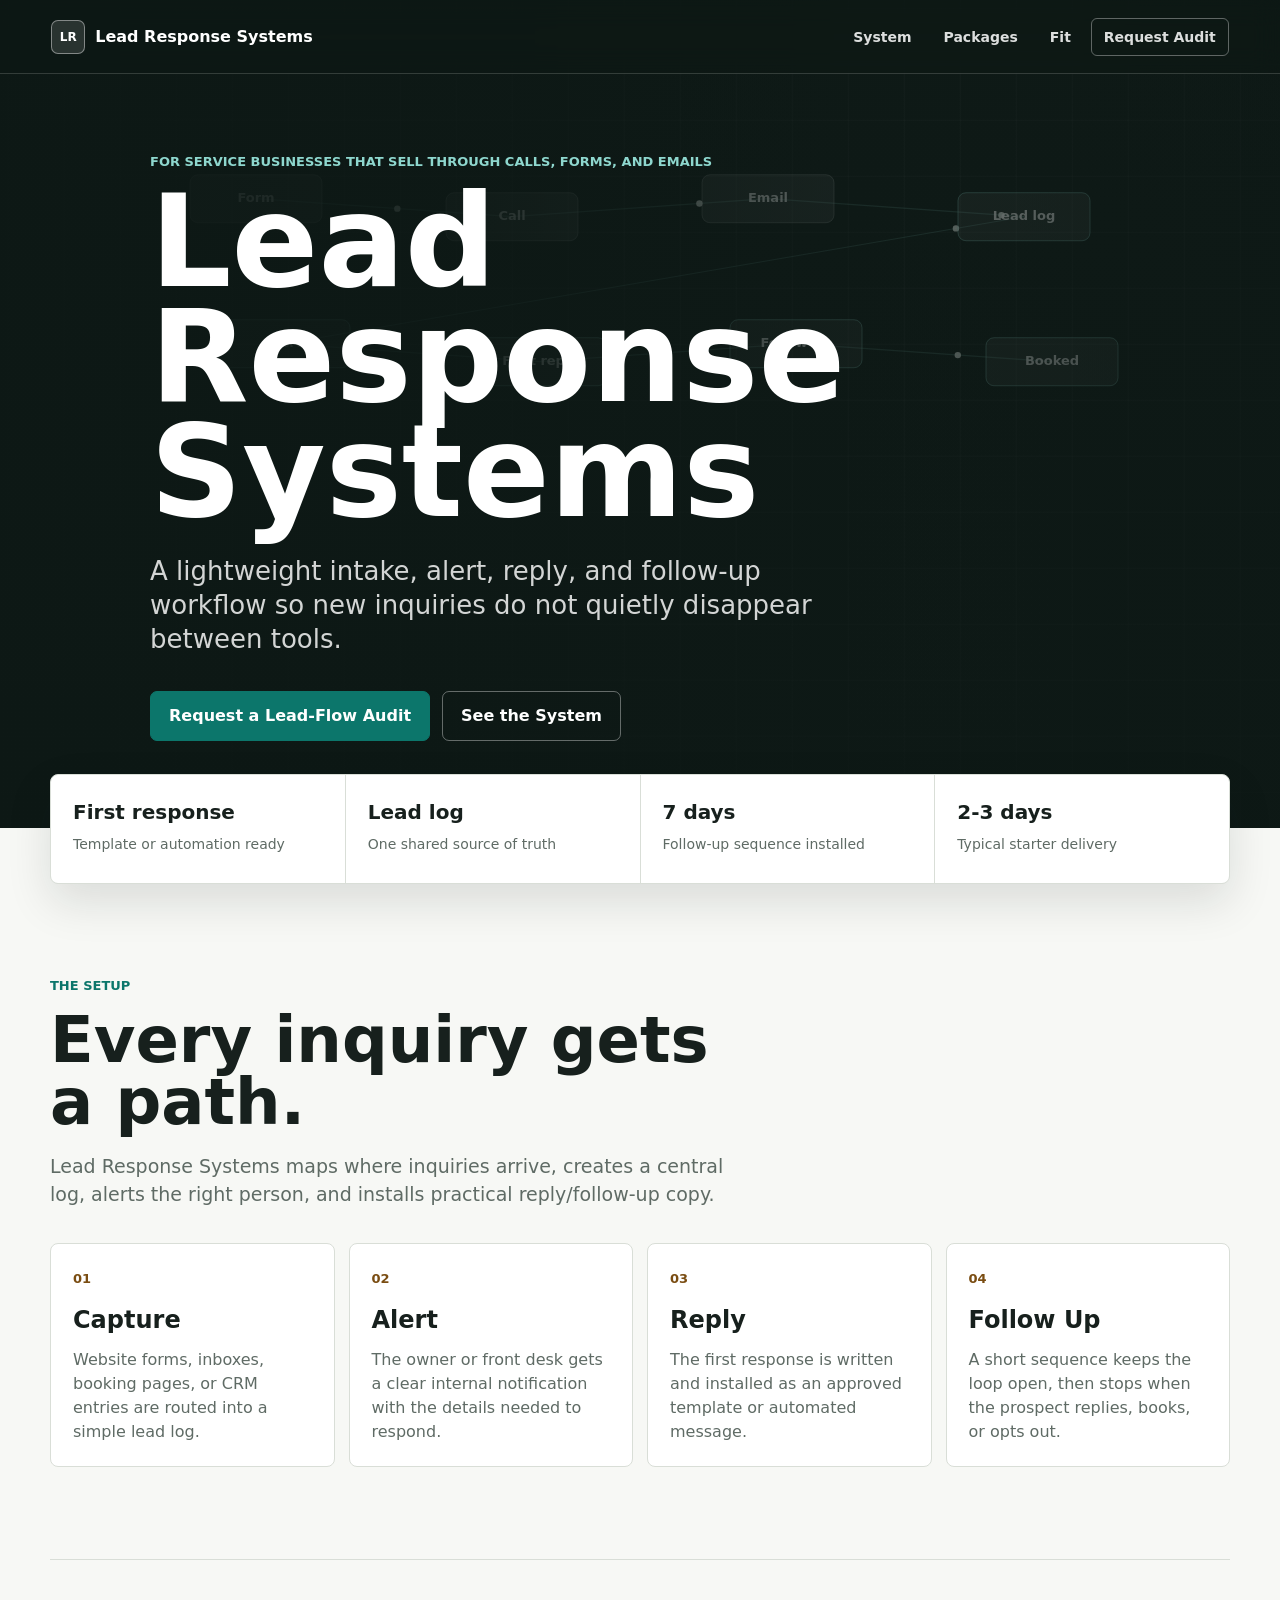
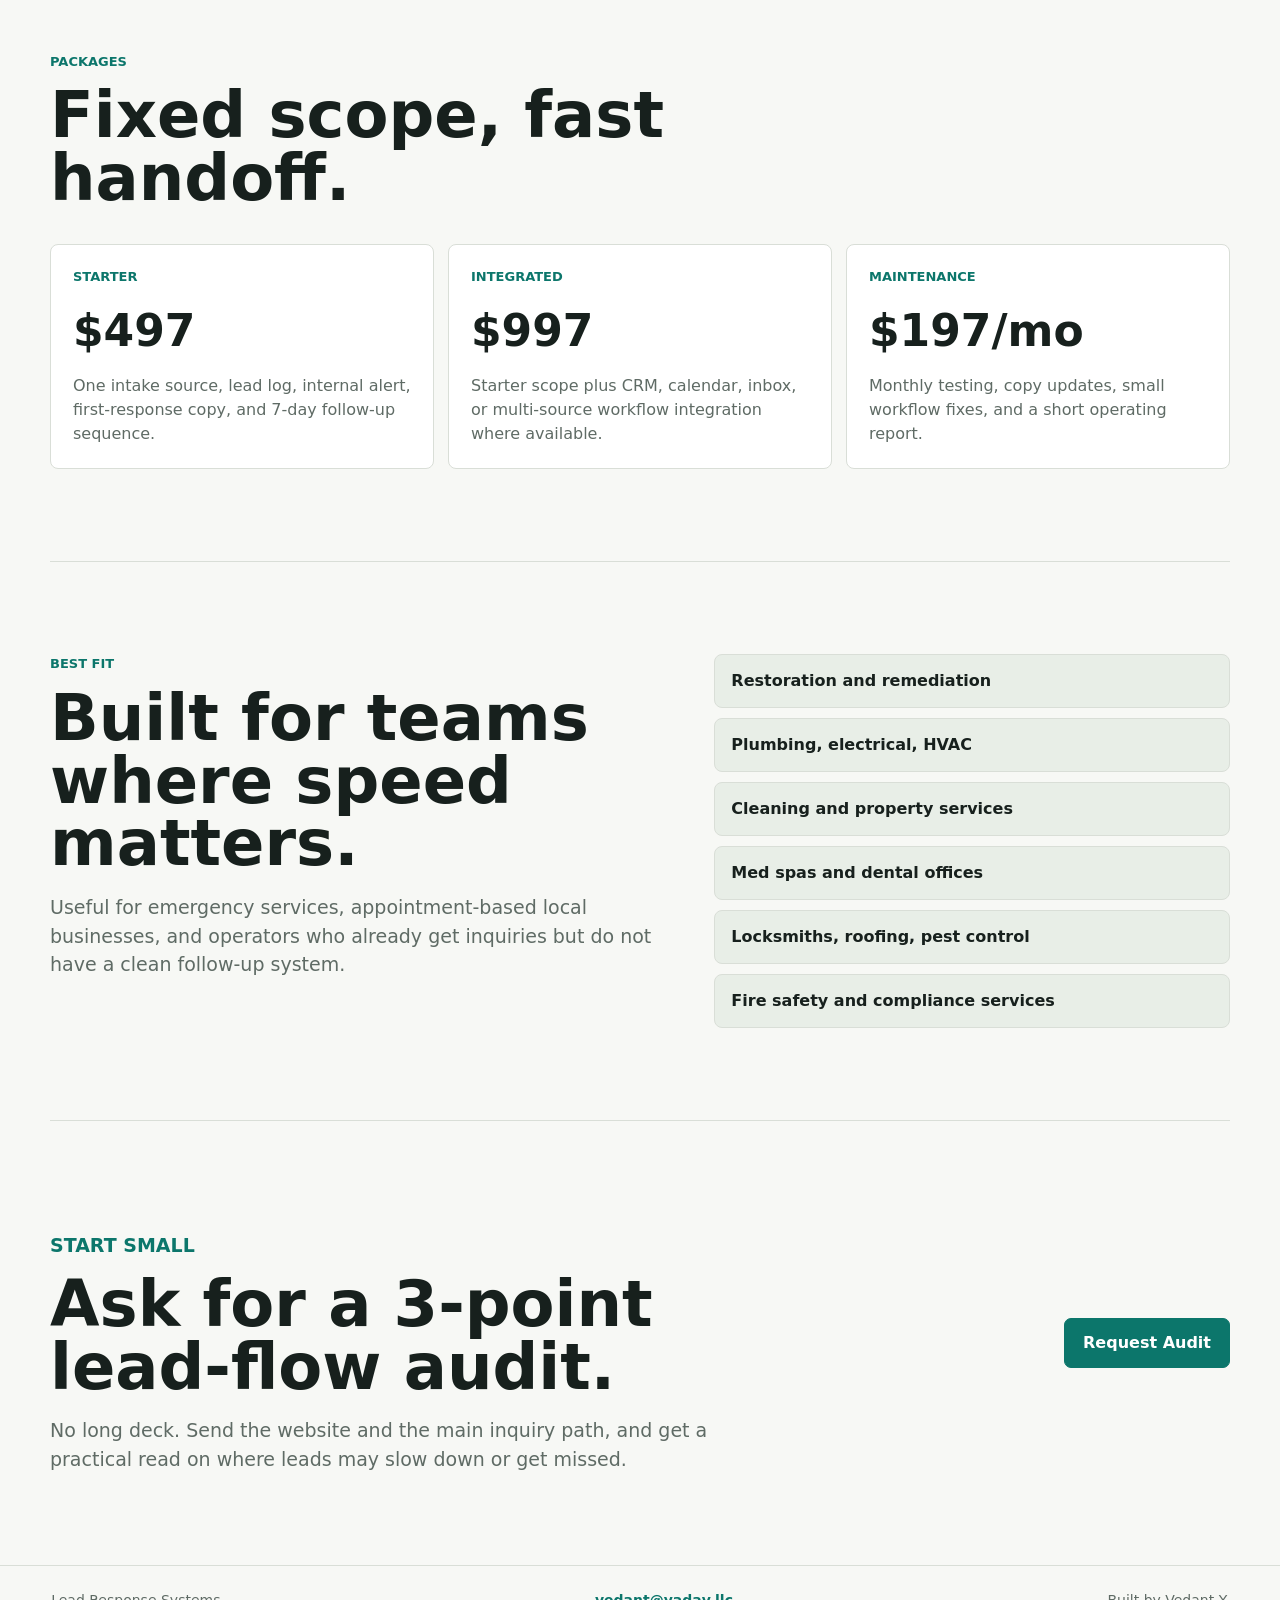
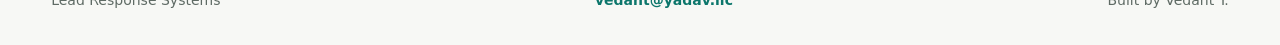
==== index.html @ 71ce44d3 "initial public site" ====
<!doctype html>
<html lang="en">
  <head>
    <meta charset="utf-8">
    <meta name="viewport" content="width=device-width, initial-scale=1">
    <title>Lead Response Systems</title>
    <meta name="description" content="Lead Response Systems installs lightweight lead intake, response, and follow-up workflows for service businesses.">
    <link rel="stylesheet" href="./styles.css">
  </head>
  <body>
    <header class="site-header">
      <a class="brand" href="#top" aria-label="Lead Response Systems home">
        <span class="brand-mark" aria-hidden="true">LR</span>
        <span>Lead Response Systems</span>
      </a>
      <nav aria-label="Main navigation">
        <a href="#system">System</a>
        <a href="#packages">Packages</a>
        <a href="#fit">Fit</a>
        <a class="nav-action" href="mailto:vedant@yadav.llc?subject=Lead%20response%20audit">Request Audit</a>
      </nav>
    </header>

    <main id="top">
      <section class="hero" aria-label="Lead response workflow">
        <canvas id="flowCanvas" aria-hidden="true"></canvas>
        <div class="hero-shade" aria-hidden="true"></div>
        <div class="hero-content">
          <p class="eyebrow">For service businesses that sell through calls, forms, and emails</p>
          <h1>Lead Response Systems</h1>
          <p class="hero-copy">A lightweight intake, alert, reply, and follow-up workflow so new inquiries do not quietly disappear between tools.</p>
          <div class="hero-actions">
            <a class="button primary" href="mailto:vedant@yadav.llc?subject=Lead%20response%20audit">Request a Lead-Flow Audit</a>
            <a class="button secondary" href="#system">See the System</a>
          </div>
        </div>
      </section>

      <section class="signal-strip" aria-label="Service metrics">
        <div>
          <strong>First response</strong>
          <span>Template or automation ready</span>
        </div>
        <div>
          <strong>Lead log</strong>
          <span>One shared source of truth</span>
        </div>
        <div>
          <strong>7 days</strong>
          <span>Follow-up sequence installed</span>
        </div>
        <div>
          <strong>2-3 days</strong>
          <span>Typical starter delivery</span>
        </div>
      </section>

      <section id="system" class="section system-section">
        <div class="section-copy">
          <p class="eyebrow">The setup</p>
          <h2>Every inquiry gets a path.</h2>
          <p>Lead Response Systems maps where inquiries arrive, creates a central log, alerts the right person, and installs practical reply/follow-up copy.</p>
        </div>
        <div class="workflow" aria-label="Workflow steps">
          <article>
            <span>01</span>
            <h3>Capture</h3>
            <p>Website forms, inboxes, booking pages, or CRM entries are routed into a simple lead log.</p>
          </article>
          <article>
            <span>02</span>
            <h3>Alert</h3>
            <p>The owner or front desk gets a clear internal notification with the details needed to respond.</p>
          </article>
          <article>
            <span>03</span>
            <h3>Reply</h3>
            <p>The first response is written and installed as an approved template or automated message.</p>
          </article>
          <article>
            <span>04</span>
            <h3>Follow Up</h3>
            <p>A short sequence keeps the loop open, then stops when the prospect replies, books, or opts out.</p>
          </article>
        </div>
      </section>

      <section id="packages" class="section packages-section">
        <div class="section-copy">
          <p class="eyebrow">Packages</p>
          <h2>Fixed scope, fast handoff.</h2>
        </div>
        <div class="packages">
          <article>
            <p class="package-label">Starter</p>
            <h3>$497</h3>
            <p>One intake source, lead log, internal alert, first-response copy, and 7-day follow-up sequence.</p>
          </article>
          <article>
            <p class="package-label">Integrated</p>
            <h3>$997</h3>
            <p>Starter scope plus CRM, calendar, inbox, or multi-source workflow integration where available.</p>
          </article>
          <article>
            <p class="package-label">Maintenance</p>
            <h3>$197/mo</h3>
            <p>Monthly testing, copy updates, small workflow fixes, and a short operating report.</p>
          </article>
        </div>
      </section>

      <section id="fit" class="section fit-section">
        <div class="section-copy">
          <p class="eyebrow">Best fit</p>
          <h2>Built for teams where speed matters.</h2>
          <p>Useful for emergency services, appointment-based local businesses, and operators who already get inquiries but do not have a clean follow-up system.</p>
        </div>
        <ul class="fit-list">
          <li>Restoration and remediation</li>
          <li>Plumbing, electrical, HVAC</li>
          <li>Cleaning and property services</li>
          <li>Med spas and dental offices</li>
          <li>Locksmiths, roofing, pest control</li>
          <li>Fire safety and compliance services</li>
        </ul>
      </section>

      <section class="section audit-section">
        <div>
          <p class="eyebrow">Start small</p>
          <h2>Ask for a 3-point lead-flow audit.</h2>
          <p>No long deck. Send the website and the main inquiry path, and get a practical read on where leads may slow down or get missed.</p>
        </div>
        <a class="button primary" href="mailto:vedant@yadav.llc?subject=Lead%20response%20audit">Request Audit</a>
      </section>
    </main>

    <footer>
      <span>Lead Response Systems</span>
      <a href="mailto:vedant@yadav.llc">vedant@yadav.llc</a>
      <span>Built by Vedant Y.</span>
    </footer>

    <script src="./site.js"></script>
  </body>
</html>
---- styles.css ----
:root {
  color-scheme: light;
  --ink: #17201d;
  --muted: #5f6b65;
  --paper: #f7f8f5;
  --panel: #ffffff;
  --line: #d9ded7;
  --field: #e8eee7;
  --accent: #0c766b;
  --accent-2: #7a4d12;
  --accent-3: #284f73;
  --white: #ffffff;
}

* {
  box-sizing: border-box;
}

html {
  scroll-behavior: smooth;
}

body {
  margin: 0;
  background: var(--paper);
  color: var(--ink);
  font-family: Inter, ui-sans-serif, system-ui, -apple-system, BlinkMacSystemFont, "Segoe UI", sans-serif;
  line-height: 1.5;
}

a {
  color: inherit;
}

.site-header {
  position: fixed;
  z-index: 10;
  top: 0;
  left: 0;
  right: 0;
  display: flex;
  align-items: center;
  justify-content: space-between;
  gap: 18px;
  padding: 18px clamp(18px, 4vw, 54px);
  color: var(--white);
}

.site-header::after {
  content: "";
  position: absolute;
  inset: 0;
  z-index: -1;
  background: rgba(13, 24, 21, 0.55);
  backdrop-filter: blur(14px);
  border-bottom: 1px solid rgba(255, 255, 255, 0.16);
}

.brand,
nav,
.hero-actions,
footer {
  display: flex;
  align-items: center;
}

.brand {
  gap: 10px;
  text-decoration: none;
  font-weight: 850;
  letter-spacing: 0;
  white-space: nowrap;
}

.brand-mark {
  display: inline-flex;
  align-items: center;
  justify-content: center;
  width: 34px;
  height: 34px;
  border: 1px solid rgba(255, 255, 255, 0.42);
  border-radius: 7px;
  background: rgba(255, 255, 255, 0.12);
  font-size: 12px;
  font-weight: 900;
}

nav {
  gap: 8px;
  font-size: 14px;
  font-weight: 750;
}

nav a {
  min-height: 38px;
  display: inline-flex;
  align-items: center;
  border-radius: 6px;
  padding: 0 12px;
  text-decoration: none;
  color: rgba(255, 255, 255, 0.86);
}

nav a:hover {
  background: rgba(255, 255, 255, 0.12);
  color: var(--white);
}

.nav-action {
  border: 1px solid rgba(255, 255, 255, 0.34);
}

.hero {
  position: relative;
  min-height: 92vh;
  display: flex;
  align-items: center;
  overflow: hidden;
  background: #101b18;
  color: var(--white);
}

#flowCanvas,
.hero-shade {
  position: absolute;
  inset: 0;
  width: 100%;
  height: 100%;
}

.hero-shade {
  background:
    linear-gradient(90deg, rgba(13, 24, 21, 0.94) 0%, rgba(13, 24, 21, 0.82) 38%, rgba(13, 24, 21, 0.42) 72%, rgba(13, 24, 21, 0.62) 100%),
    linear-gradient(180deg, rgba(13, 24, 21, 0.2) 0%, rgba(13, 24, 21, 0.72) 100%);
}

.hero-content {
  position: relative;
  z-index: 1;
  width: min(980px, calc(100% - 36px));
  margin: 0 auto;
  padding-top: 64px;
}

.eyebrow {
  margin: 0 0 13px;
  color: #8ed7ce;
  font-size: 13px;
  font-weight: 850;
  letter-spacing: 0;
  text-transform: uppercase;
}

h1,
h2,
h3,
p {
  margin: 0;
}

h1 {
  max-width: 880px;
  font-size: clamp(58px, 10vw, 132px);
  line-height: 0.9;
  letter-spacing: 0;
}

.hero-copy {
  max-width: 690px;
  margin-top: 24px;
  color: rgba(255, 255, 255, 0.82);
  font-size: clamp(19px, 2.2vw, 26px);
  line-height: 1.32;
}

.hero-actions {
  flex-wrap: wrap;
  gap: 12px;
  margin-top: 34px;
}

.button {
  min-height: 50px;
  display: inline-flex;
  align-items: center;
  justify-content: center;
  border-radius: 7px;
  padding: 0 18px;
  text-decoration: none;
  font-weight: 850;
}

.button.primary {
  border: 1px solid var(--accent);
  background: var(--accent);
  color: var(--white);
}

.button.secondary {
  border: 1px solid rgba(255, 255, 255, 0.36);
  color: var(--white);
}

.signal-strip {
  width: min(1180px, calc(100% - 36px));
  display: grid;
  grid-template-columns: repeat(4, minmax(0, 1fr));
  gap: 1px;
  margin: -54px auto 0;
  position: relative;
  z-index: 2;
  border: 1px solid var(--line);
  background: var(--line);
  border-radius: 8px;
  overflow: hidden;
  box-shadow: 0 18px 45px rgba(18, 27, 24, 0.12);
}

.signal-strip div {
  min-height: 108px;
  padding: 22px;
  background: var(--panel);
}

.signal-strip strong {
  display: block;
  font-size: 20px;
}

.signal-strip span {
  display: block;
  margin-top: 7px;
  color: var(--muted);
  font-size: 14px;
}

.section {
  width: min(1180px, calc(100% - 36px));
  margin: 0 auto;
  padding: 92px 0;
}

.section-copy {
  max-width: 680px;
}

.section-copy .eyebrow,
.audit-section .eyebrow {
  color: var(--accent);
}

h2 {
  font-size: clamp(34px, 5vw, 66px);
  line-height: 0.98;
  letter-spacing: 0;
}

.section-copy p:not(.eyebrow),
.audit-section p {
  margin-top: 18px;
  color: var(--muted);
  font-size: 19px;
}

.workflow {
  display: grid;
  grid-template-columns: repeat(4, minmax(0, 1fr));
  gap: 14px;
  margin-top: 34px;
}

.workflow article,
.packages article {
  border: 1px solid var(--line);
  border-radius: 8px;
  background: var(--panel);
  padding: 22px;
}

.workflow span {
  color: var(--accent-2);
  font-size: 13px;
  font-weight: 900;
}

.workflow h3,
.packages h3 {
  margin-top: 12px;
  font-size: 24px;
}

.workflow p,
.packages p:not(.package-label) {
  margin-top: 10px;
  color: var(--muted);
}

.packages-section {
  border-top: 1px solid var(--line);
}

.packages {
  display: grid;
  grid-template-columns: repeat(3, minmax(0, 1fr));
  gap: 14px;
  margin-top: 34px;
}

.package-label {
  color: var(--accent);
  font-size: 13px;
  font-weight: 900;
  text-transform: uppercase;
}

.packages h3 {
  font-size: 44px;
}

.fit-section {
  display: grid;
  grid-template-columns: minmax(0, 0.95fr) minmax(340px, 0.8fr);
  gap: 52px;
  border-top: 1px solid var(--line);
}

.fit-list {
  list-style: none;
  display: grid;
  gap: 10px;
  margin: 0;
  padding: 0;
}

.fit-list li {
  border: 1px solid var(--line);
  border-radius: 8px;
  background: var(--field);
  padding: 14px 16px;
  font-weight: 800;
}

.audit-section {
  display: flex;
  align-items: center;
  justify-content: space-between;
  gap: 28px;
  border-top: 1px solid var(--line);
}

.audit-section > div {
  max-width: 720px;
}

footer {
  justify-content: space-between;
  gap: 16px;
  border-top: 1px solid var(--line);
  padding: 24px clamp(18px, 4vw, 54px) 34px;
  color: var(--muted);
  font-size: 14px;
}

footer a {
  color: var(--accent);
  font-weight: 850;
  text-decoration: none;
}

@media (max-width: 900px) {
  .site-header {
    position: absolute;
    align-items: flex-start;
  }

  nav a:not(.nav-action) {
    display: none;
  }

  .hero {
    min-height: 86vh;
  }

  .hero-shade {
    background: rgba(13, 24, 21, 0.78);
  }

  .signal-strip,
  .workflow,
  .packages,
  .fit-section {
    grid-template-columns: 1fr;
  }

  .signal-strip {
    margin-top: 18px;
  }

  .section {
    padding: 68px 0;
  }

  .audit-section,
  footer {
    align-items: flex-start;
    flex-direction: column;
  }
}

@media (max-width: 560px) {
  .site-header {
    padding: 15px 16px;
  }

  .brand span:last-child {
    max-width: 145px;
    white-space: normal;
    line-height: 1.05;
  }

  .nav-action {
    min-height: 34px;
    padding: 0 9px;
    font-size: 13px;
  }

  .hero-content {
    width: min(100% - 28px, 980px);
  }

  h1 {
    font-size: clamp(48px, 18vw, 76px);
  }

  .button {
    width: 100%;
  }
}
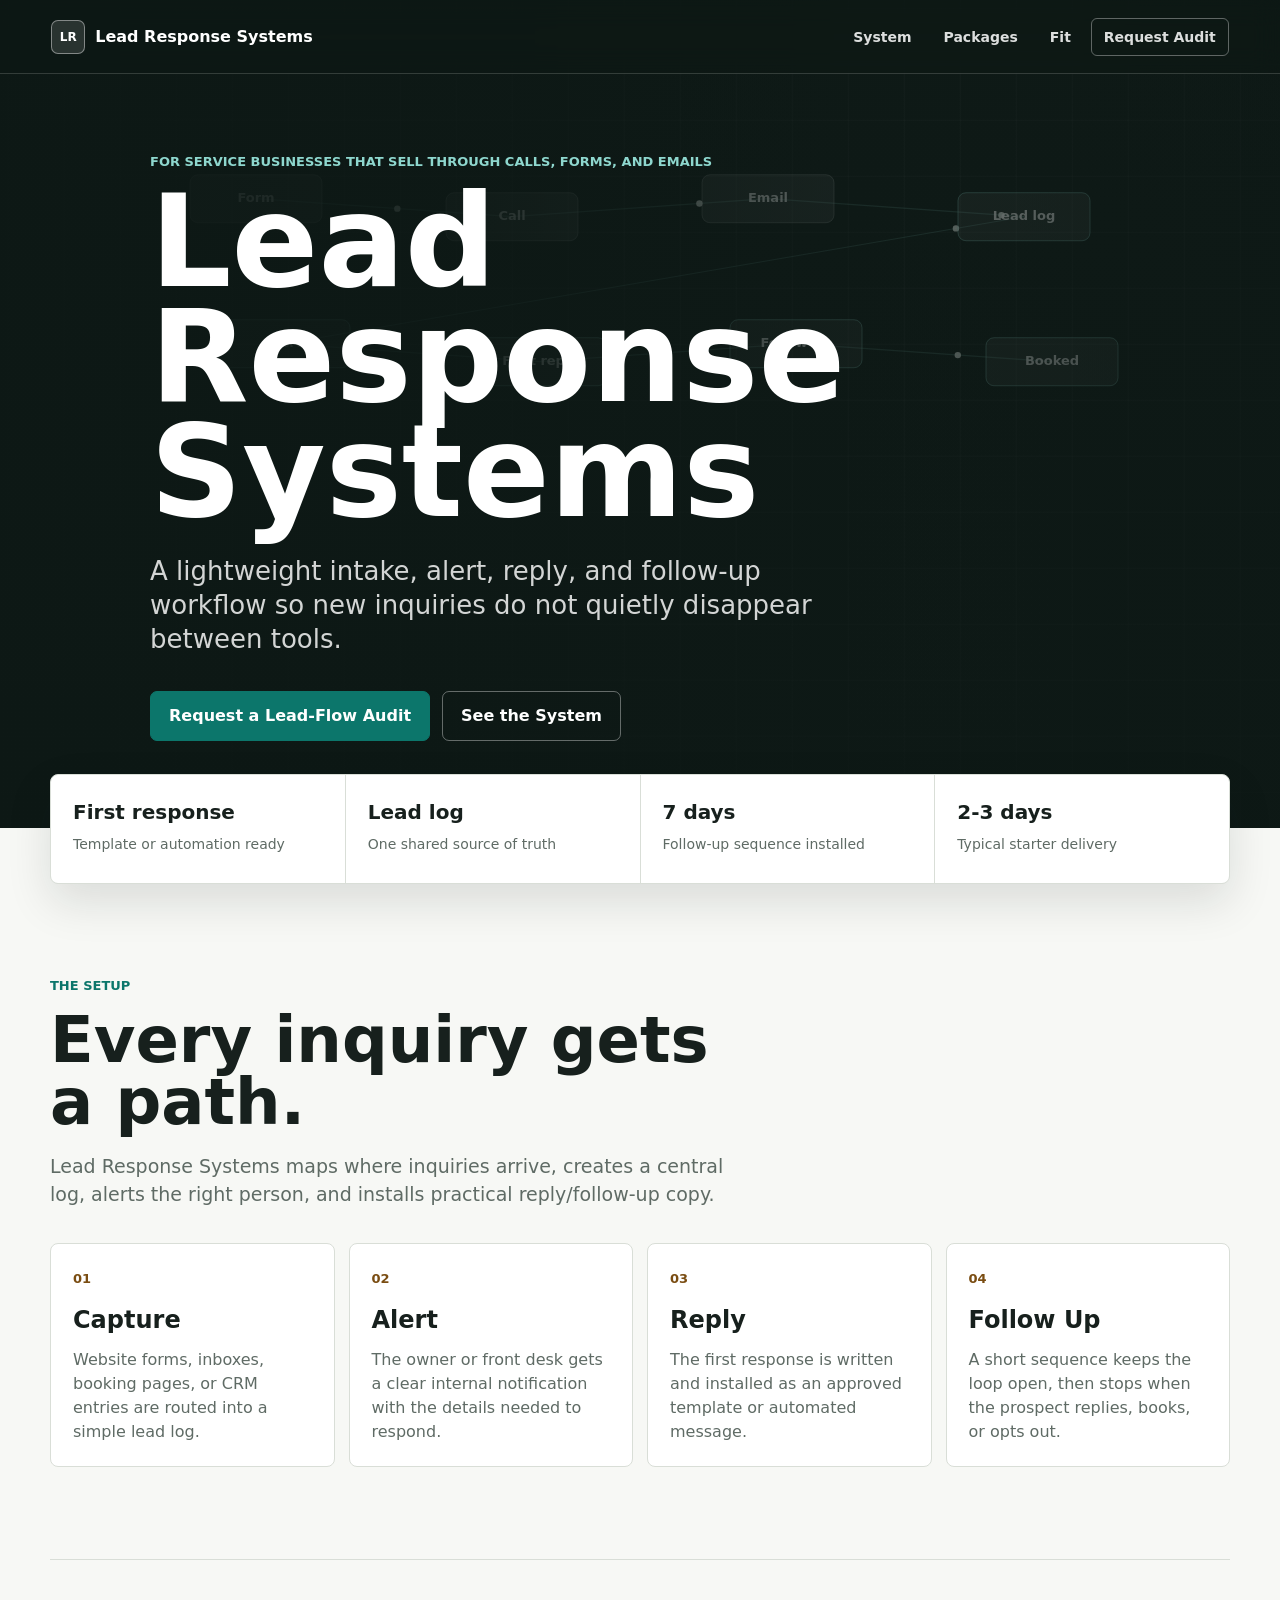
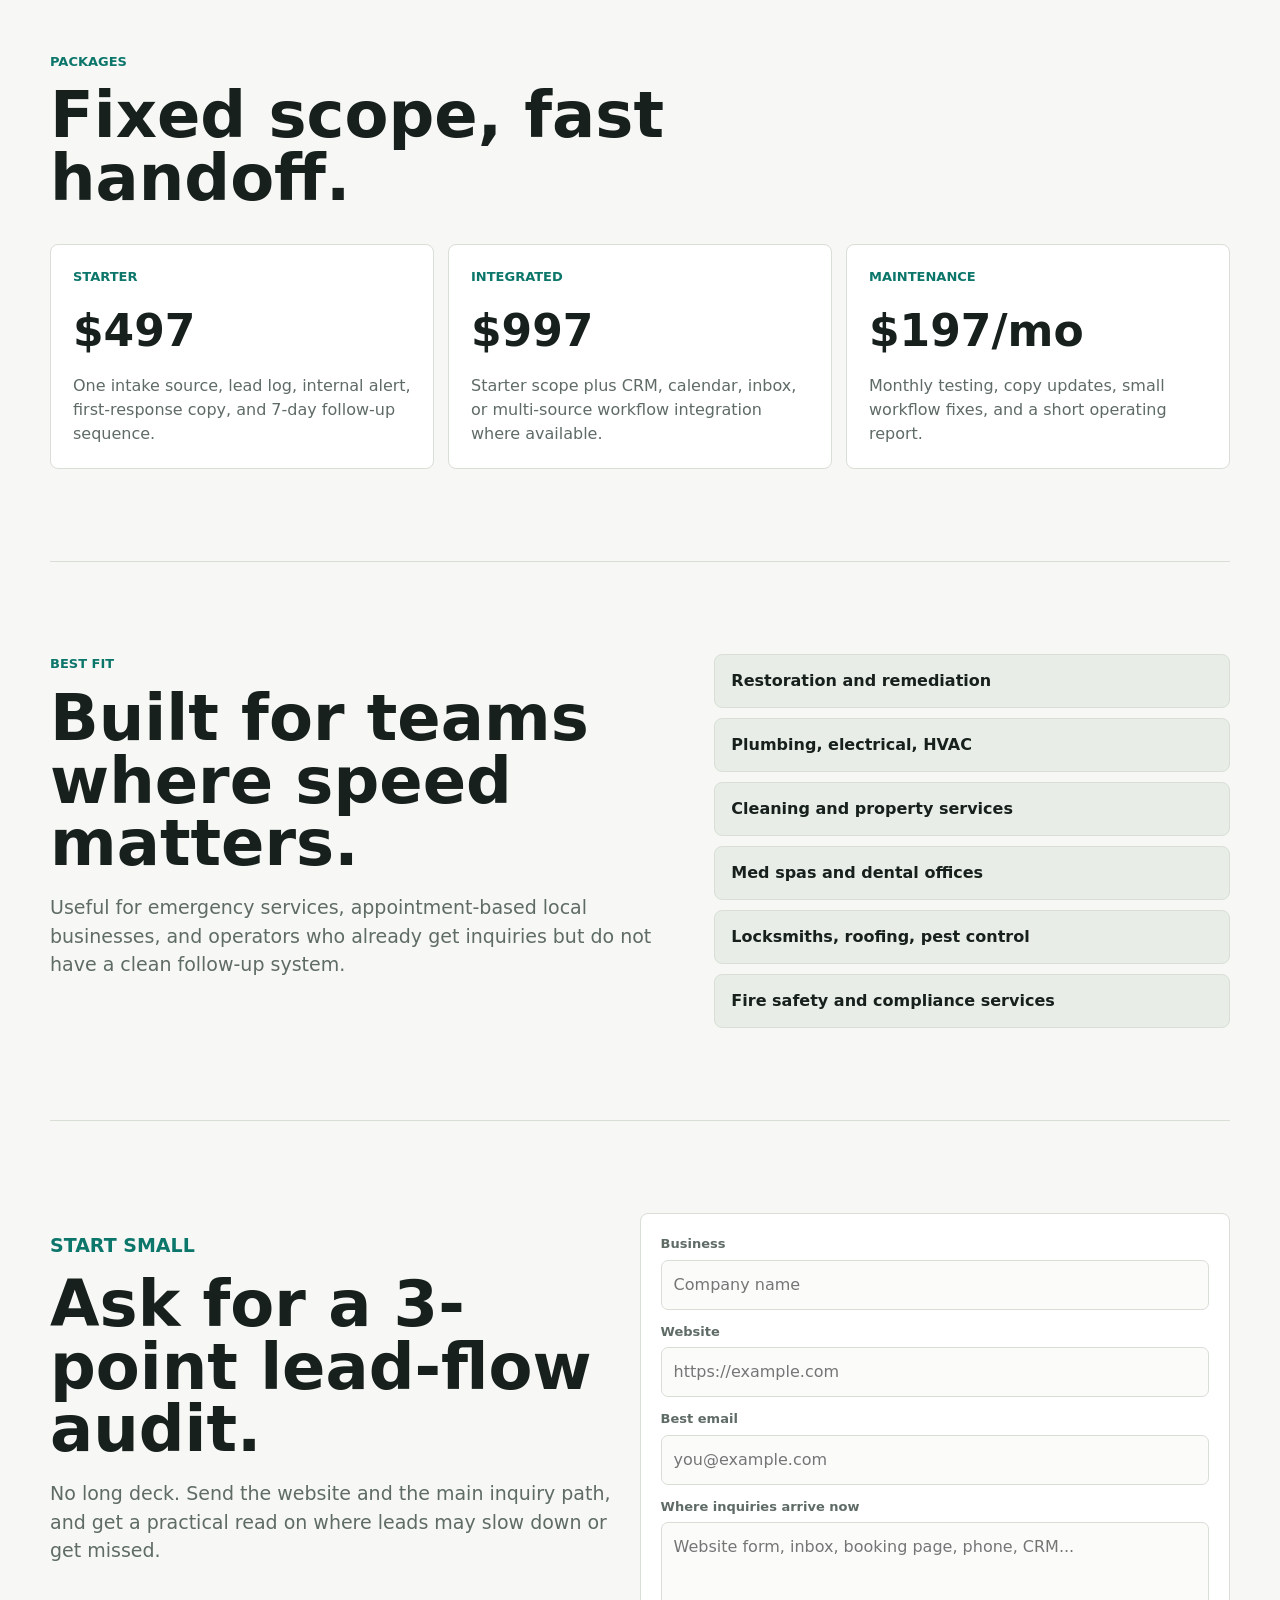
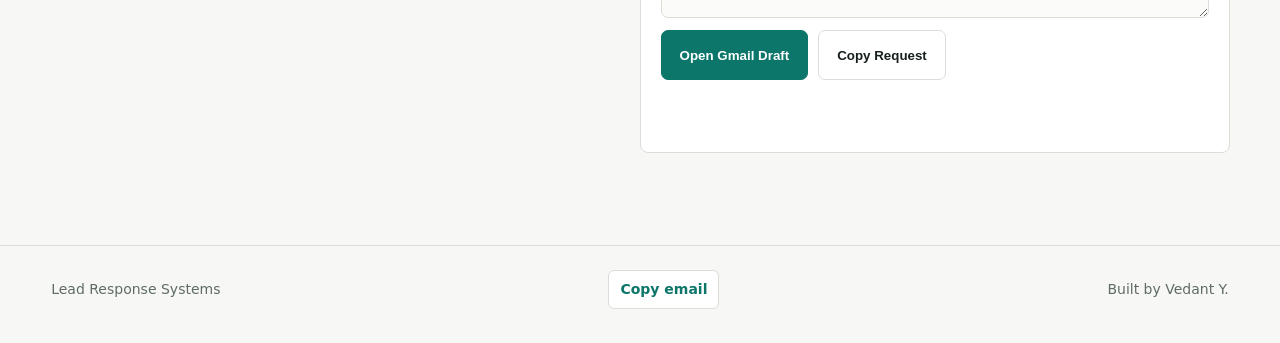
==== commit 78072db5: "replace mailto with browser audit workflow" ====
--- a/index.html
+++ b/index.html
@@ -17,7 +17,7 @@
         <a href="#system">System</a>
         <a href="#packages">Packages</a>
         <a href="#fit">Fit</a>
-        <a class="nav-action" href="mailto:vedant@yadav.llc?subject=Lead%20response%20audit">Request Audit</a>
+        <a class="nav-action" href="#audit-request">Request Audit</a>
       </nav>
     </header>
 
@@ -30,7 +30,7 @@
           <h1>Lead Response Systems</h1>
           <p class="hero-copy">A lightweight intake, alert, reply, and follow-up workflow so new inquiries do not quietly disappear between tools.</p>
           <div class="hero-actions">
-            <a class="button primary" href="mailto:vedant@yadav.llc?subject=Lead%20response%20audit">Request a Lead-Flow Audit</a>
+            <a class="button primary" href="#audit-request">Request a Lead-Flow Audit</a>
             <a class="button secondary" href="#system">See the System</a>
           </div>
         </div>
@@ -125,19 +125,41 @@
         </ul>
       </section>
 
-      <section class="section audit-section">
+      <section id="audit-request" class="section audit-section">
         <div>
           <p class="eyebrow">Start small</p>
           <h2>Ask for a 3-point lead-flow audit.</h2>
           <p>No long deck. Send the website and the main inquiry path, and get a practical read on where leads may slow down or get missed.</p>
         </div>
-        <a class="button primary" href="mailto:vedant@yadav.llc?subject=Lead%20response%20audit">Request Audit</a>
+        <form id="auditForm" class="audit-form">
+          <label>
+            <span>Business</span>
+            <input id="businessName" name="businessName" autocomplete="organization" placeholder="Company name">
+          </label>
+          <label>
+            <span>Website</span>
+            <input id="businessWebsite" name="businessWebsite" autocomplete="url" placeholder="https://example.com">
+          </label>
+          <label>
+            <span>Best email</span>
+            <input id="replyEmail" name="replyEmail" autocomplete="email" placeholder="you@example.com">
+          </label>
+          <label>
+            <span>Where inquiries arrive now</span>
+            <textarea id="leadSources" name="leadSources" placeholder="Website form, inbox, booking page, phone, CRM..."></textarea>
+          </label>
+          <div class="form-actions">
+            <button class="button primary" type="submit">Open Gmail Draft</button>
+            <button class="button neutral" type="button" id="copyRequest">Copy Request</button>
+          </div>
+          <p id="formStatus" class="form-status" role="status" aria-live="polite"></p>
+        </form>
       </section>
     </main>
 
     <footer>
       <span>Lead Response Systems</span>
-      <a href="mailto:vedant@yadav.llc">vedant@yadav.llc</a>
+      <button type="button" id="copyEmail">Copy email</button>
       <span>Built by Vedant Y.</span>
     </footer>
 
--- a/styles.css
+++ b/styles.css
@@ -201,6 +201,12 @@
   color: var(--white);
 }
 
+.button.neutral {
+  border: 1px solid var(--line);
+  background: var(--panel);
+  color: var(--ink);
+}
+
 .signal-strip {
   width: min(1180px, calc(100% - 36px));
   display: grid;
@@ -341,15 +347,68 @@
 }
 
 .audit-section {
-  display: flex;
-  align-items: center;
-  justify-content: space-between;
+  display: grid;
+  grid-template-columns: minmax(0, 0.78fr) minmax(360px, 0.82fr);
+  align-items: start;
   gap: 28px;
   border-top: 1px solid var(--line);
 }
 
 .audit-section > div {
   max-width: 720px;
+}
+
+.audit-form {
+  display: grid;
+  gap: 12px;
+  border: 1px solid var(--line);
+  border-radius: 8px;
+  background: var(--panel);
+  padding: 20px;
+}
+
+.audit-form label {
+  display: grid;
+  gap: 6px;
+}
+
+.audit-form span {
+  color: var(--muted);
+  font-size: 13px;
+  font-weight: 850;
+}
+
+.audit-form input,
+.audit-form textarea {
+  width: 100%;
+  border: 1px solid var(--line);
+  border-radius: 7px;
+  background: #fbfcfa;
+  color: var(--ink);
+  font: inherit;
+  padding: 12px;
+}
+
+.audit-form textarea {
+  min-height: 96px;
+  resize: vertical;
+}
+
+.form-actions {
+  display: flex;
+  gap: 10px;
+  flex-wrap: wrap;
+}
+
+.form-actions .button {
+  cursor: pointer;
+}
+
+.form-status {
+  min-height: 22px;
+  color: var(--accent);
+  font-size: 13px;
+  font-weight: 800;
 }
 
 footer {
@@ -367,6 +426,17 @@
   text-decoration: none;
 }
 
+footer button {
+  border: 1px solid var(--line);
+  border-radius: 6px;
+  background: var(--panel);
+  color: var(--accent);
+  cursor: pointer;
+  font: inherit;
+  font-weight: 850;
+  padding: 8px 11px;
+}
+
 @media (max-width: 900px) {
   .site-header {
     position: absolute;
@@ -403,7 +473,7 @@
   .audit-section,
   footer {
     align-items: flex-start;
-    flex-direction: column;
+    grid-template-columns: 1fr;
   }
 }
 
@@ -435,4 +505,8 @@
   .button {
     width: 100%;
   }
-}
+
+  .form-actions .button {
+    width: 100%;
+  }
+}
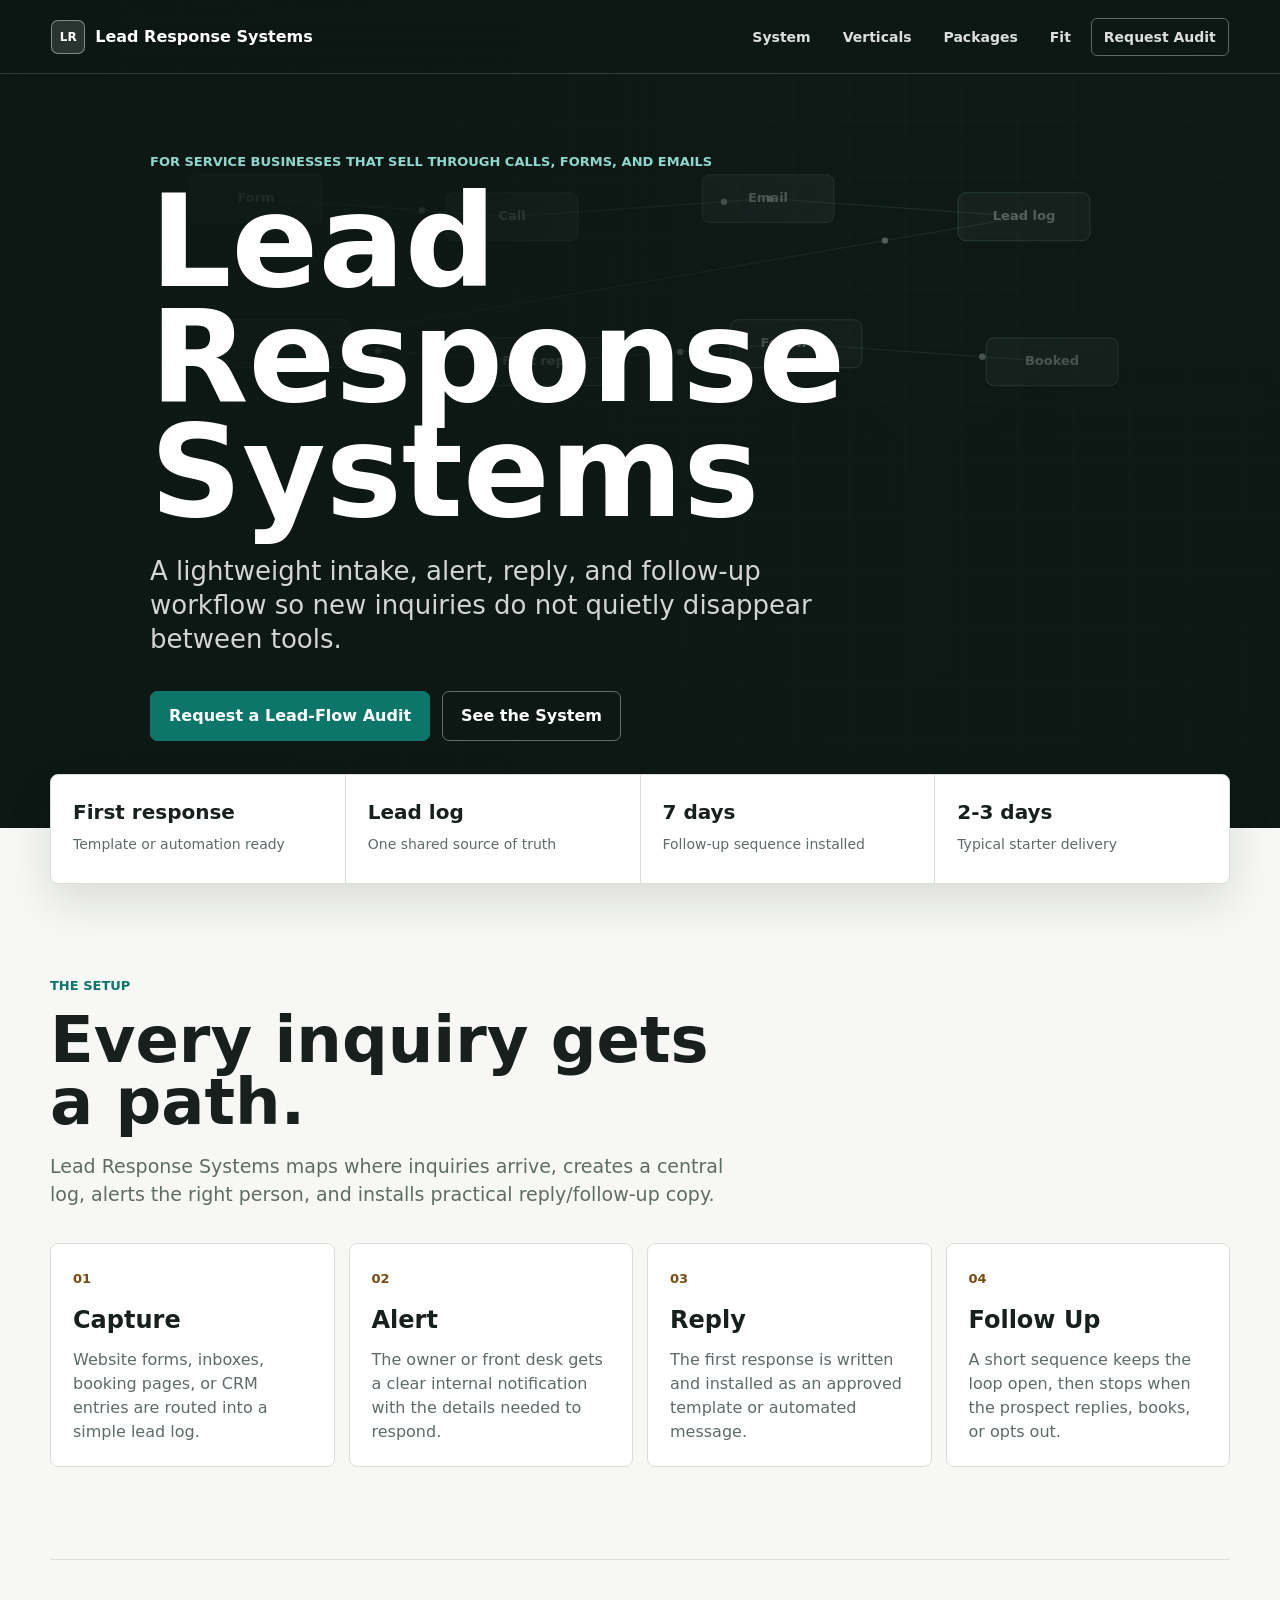
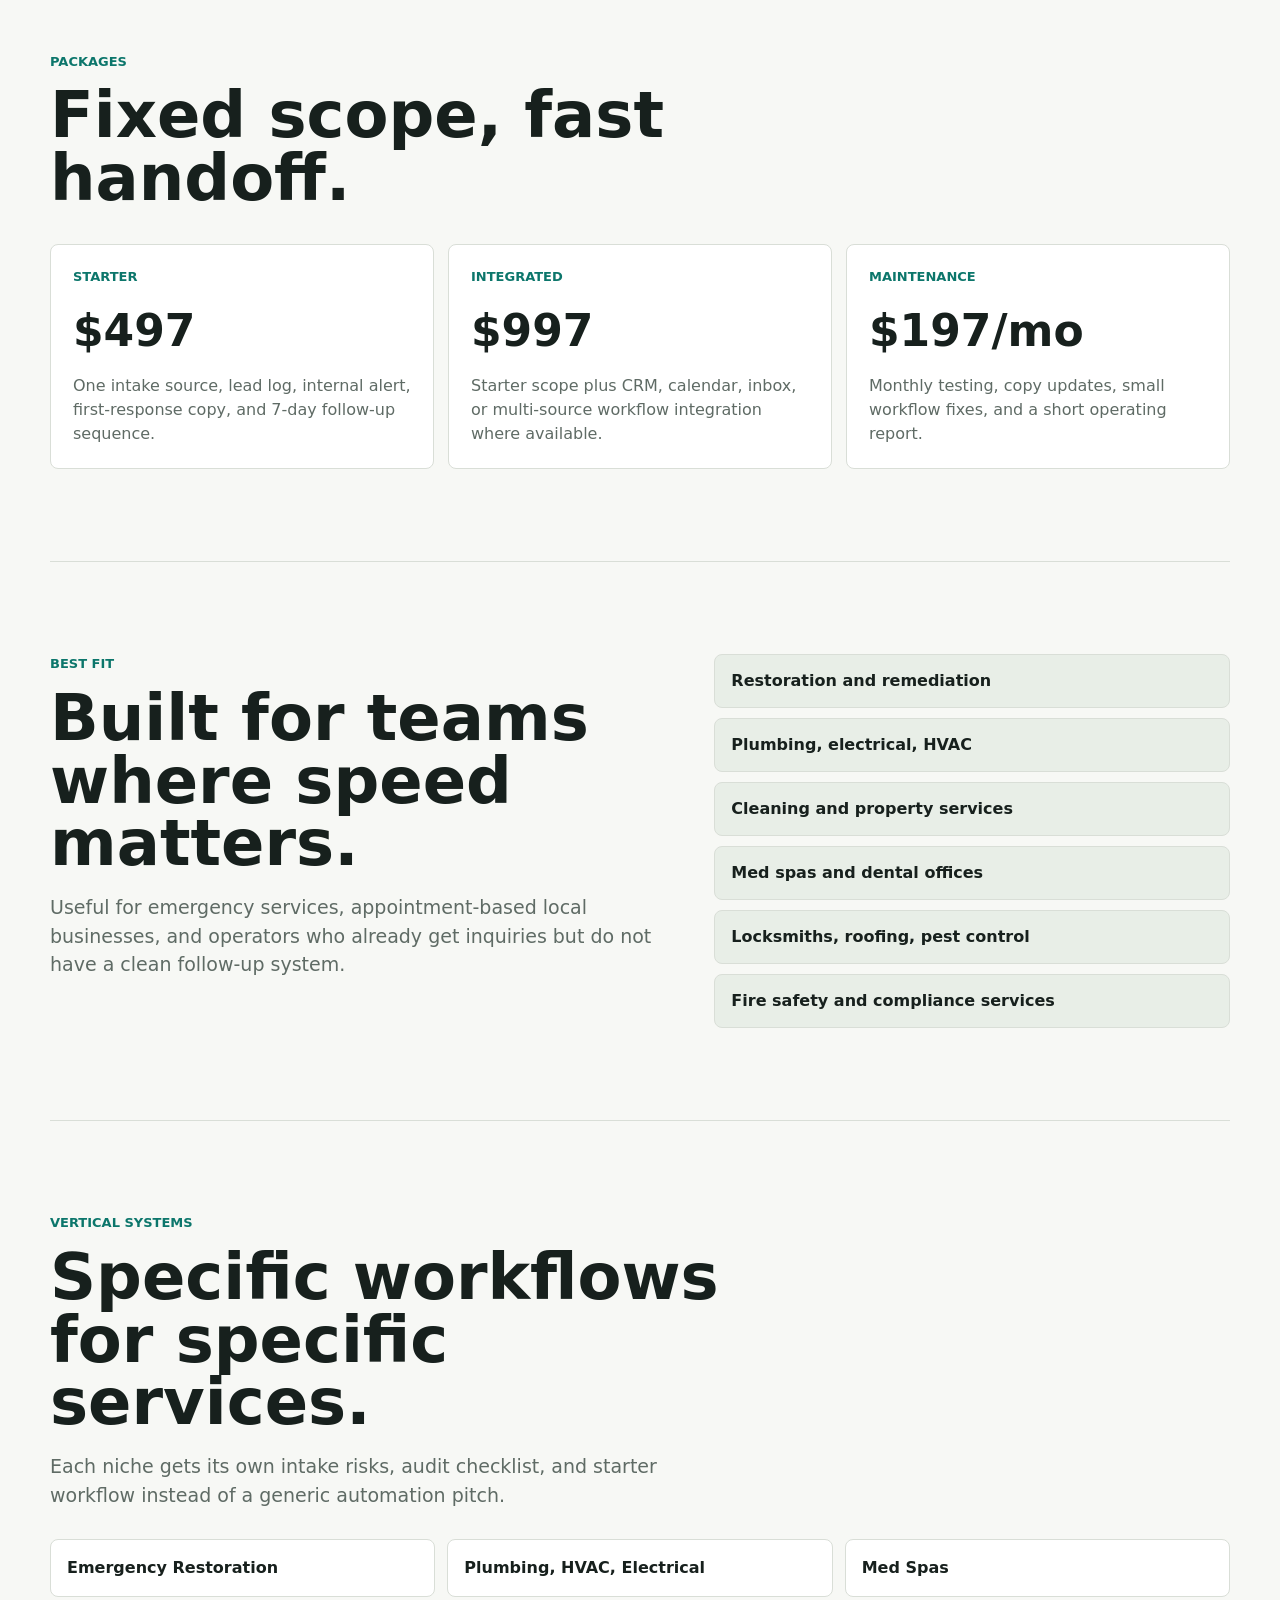
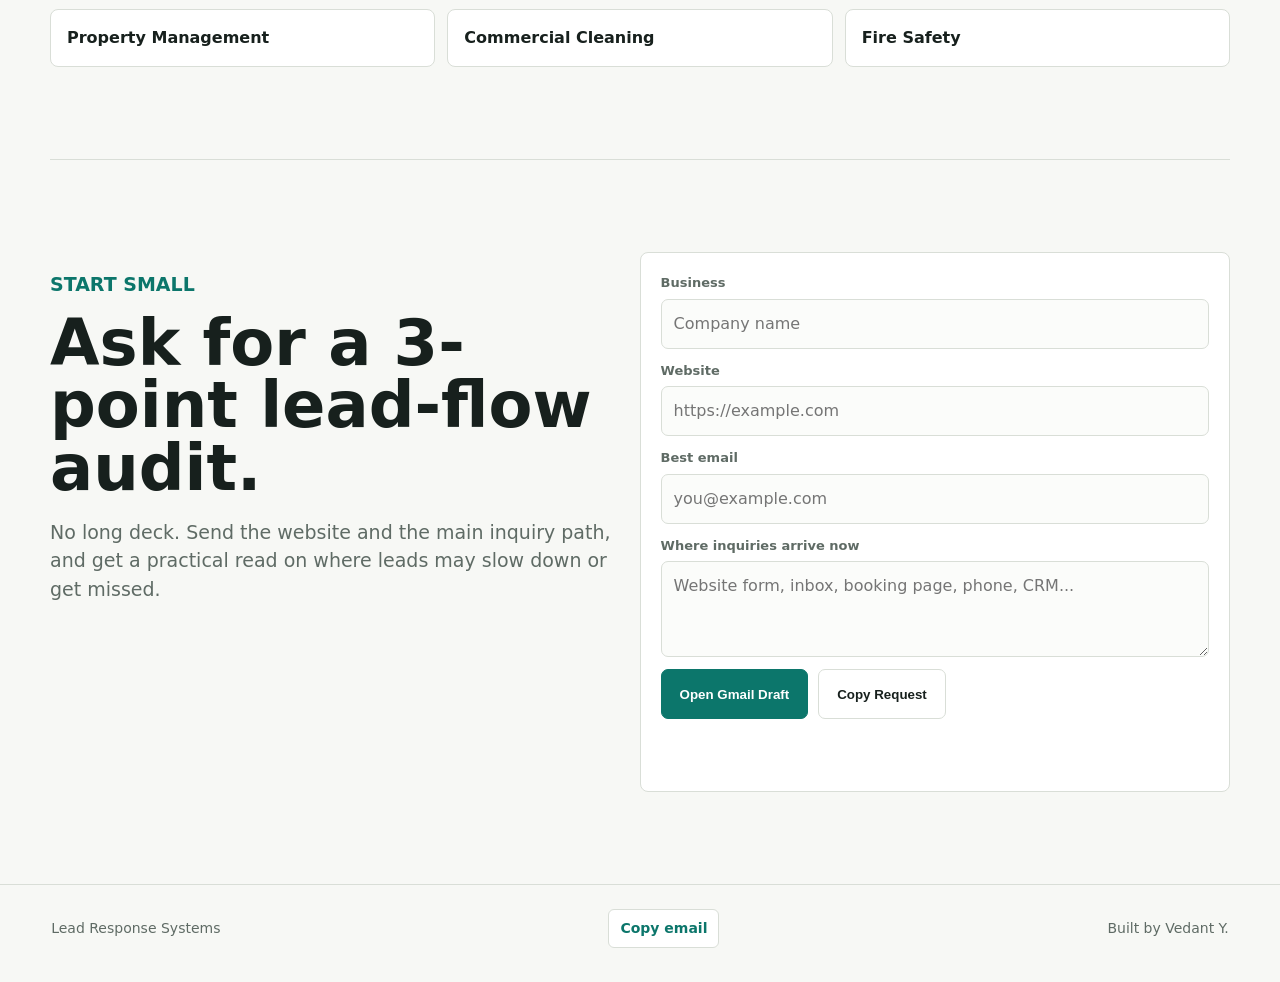
==== commit 2a8862fa: "add vertical lead response pages" ====
--- a/index.html
+++ b/index.html
@@ -15,6 +15,7 @@
       </a>
       <nav aria-label="Main navigation">
         <a href="#system">System</a>
+        <a href="#verticals">Verticals</a>
         <a href="#packages">Packages</a>
         <a href="#fit">Fit</a>
         <a class="nav-action" href="#audit-request">Request Audit</a>
@@ -125,6 +126,22 @@
         </ul>
       </section>
 
+      <section id="verticals" class="section verticals-section">
+        <div class="section-copy">
+          <p class="eyebrow">Vertical systems</p>
+          <h2>Specific workflows for specific services.</h2>
+          <p>Each niche gets its own intake risks, audit checklist, and starter workflow instead of a generic automation pitch.</p>
+        </div>
+        <div class="vertical-grid">
+          <a href="./verticals/emergency-restoration.html">Emergency Restoration</a>
+          <a href="./verticals/plumbing-hvac-electrical.html">Plumbing, HVAC, Electrical</a>
+          <a href="./verticals/med-spa-aesthetics.html">Med Spas</a>
+          <a href="./verticals/property-management.html">Property Management</a>
+          <a href="./verticals/commercial-cleaning.html">Commercial Cleaning</a>
+          <a href="./verticals/fire-safety-compliance.html">Fire Safety</a>
+        </div>
+      </section>
+
       <section id="audit-request" class="section audit-section">
         <div>
           <p class="eyebrow">Start small</p>
--- a/styles.css
+++ b/styles.css
@@ -346,6 +346,82 @@
   font-weight: 800;
 }
 
+.verticals-section {
+  border-top: 1px solid var(--line);
+}
+
+.vertical-grid {
+  display: grid;
+  grid-template-columns: repeat(3, minmax(0, 1fr));
+  gap: 12px;
+  margin-top: 30px;
+}
+
+.vertical-grid a,
+.packages a {
+  border: 1px solid var(--line);
+  border-radius: 8px;
+  background: var(--panel);
+  color: var(--ink);
+  font-weight: 850;
+  padding: 16px;
+  text-decoration: none;
+}
+
+.vertical-grid a:hover,
+.packages a:hover {
+  border-color: var(--accent);
+  color: var(--accent);
+}
+
+.subhero {
+  min-height: 70vh;
+  display: flex;
+  align-items: center;
+  padding: 112px clamp(18px, 4vw, 54px) 58px;
+  background: #101b18;
+  color: var(--white);
+}
+
+.subhero > div {
+  width: min(980px, 100%);
+  margin: 0 auto;
+}
+
+.split-section {
+  display: grid;
+  grid-template-columns: minmax(0, 0.85fr) minmax(360px, 0.7fr);
+  gap: 34px;
+  border-top: 1px solid var(--line);
+}
+
+.detail-panel {
+  border: 1px solid var(--line);
+  border-radius: 8px;
+  background: var(--panel);
+  padding: 24px;
+}
+
+.detail-panel h3 {
+  font-size: 28px;
+}
+
+.detail-panel ul {
+  display: grid;
+  gap: 10px;
+  margin: 18px 0 0;
+  padding-left: 20px;
+  color: var(--muted);
+}
+
+.vertical-card-grid {
+  grid-template-columns: repeat(2, minmax(0, 1fr));
+}
+
+.packages.compact h3 {
+  font-size: 26px;
+}
+
 .audit-section {
   display: grid;
   grid-template-columns: minmax(0, 0.78fr) minmax(360px, 0.82fr);
@@ -458,7 +534,9 @@
   .signal-strip,
   .workflow,
   .packages,
-  .fit-section {
+  .fit-section,
+  .vertical-grid,
+  .split-section {
     grid-template-columns: 1fr;
   }
 
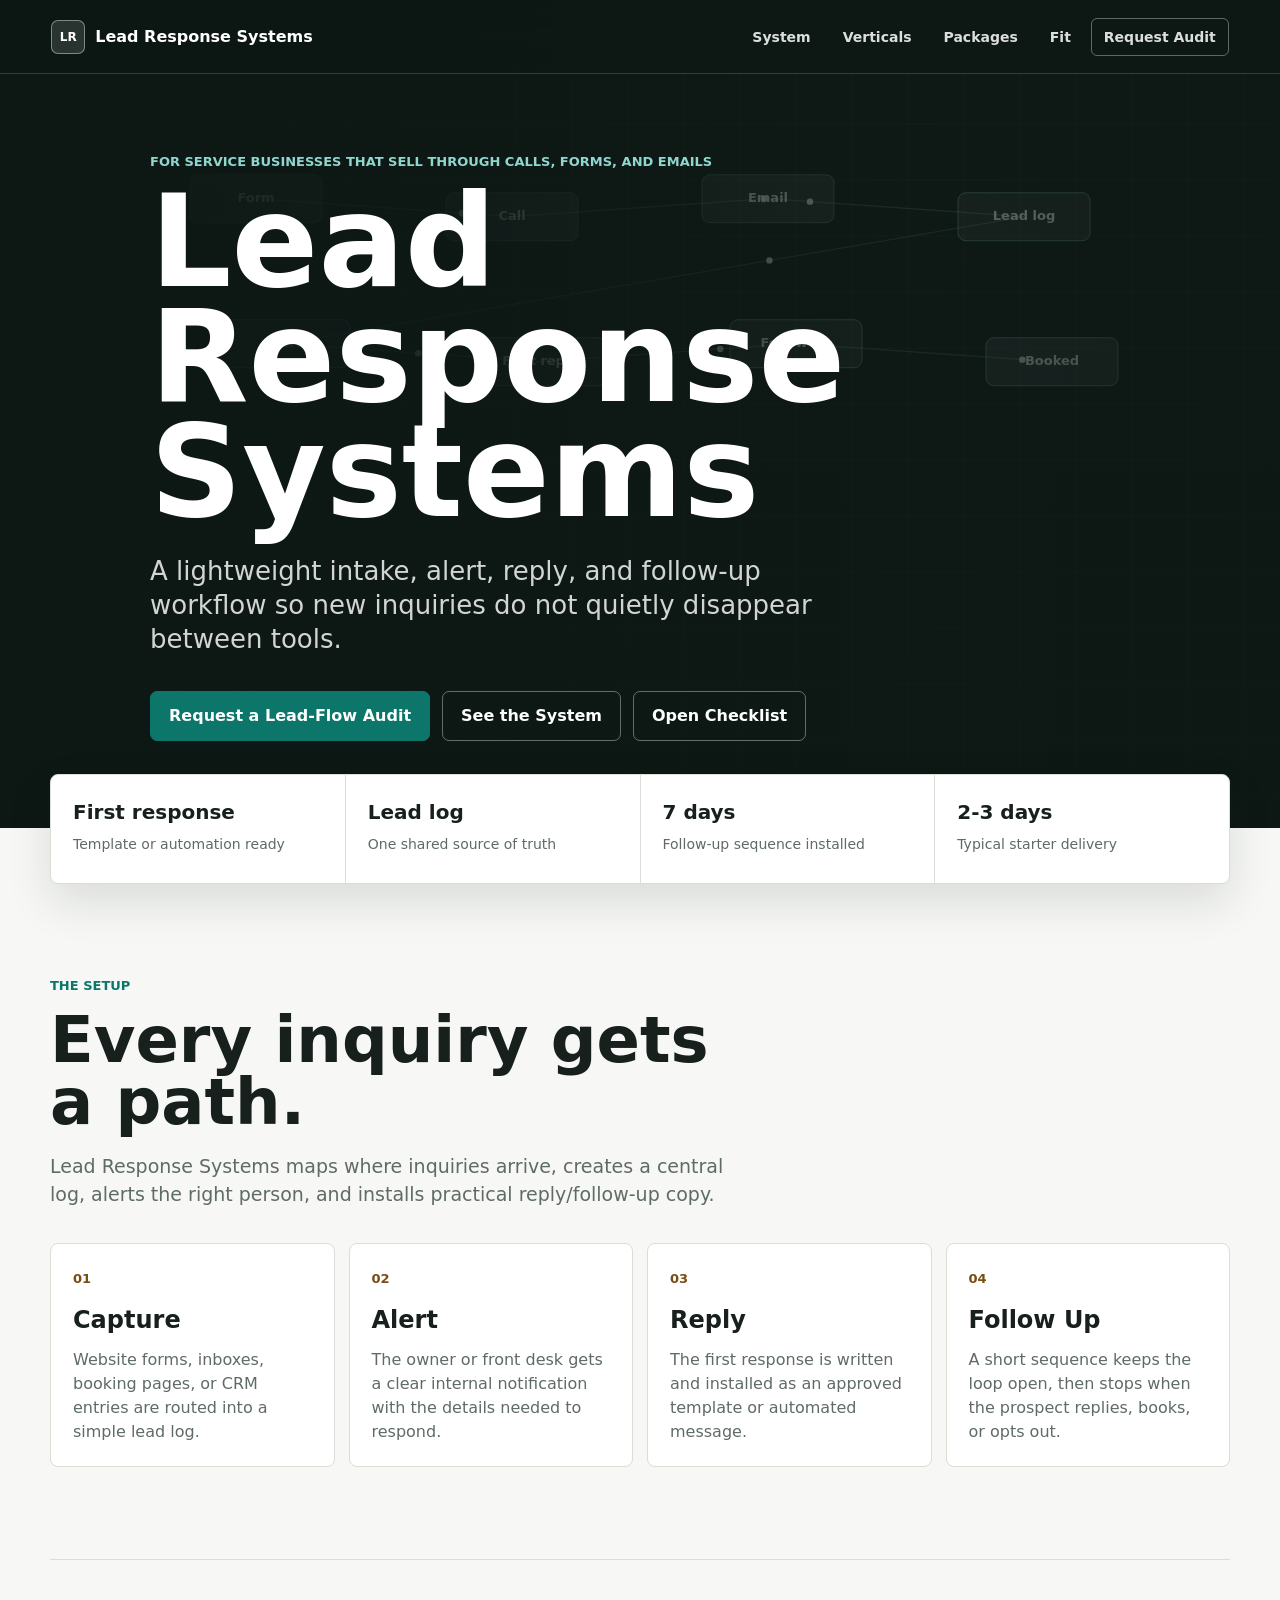
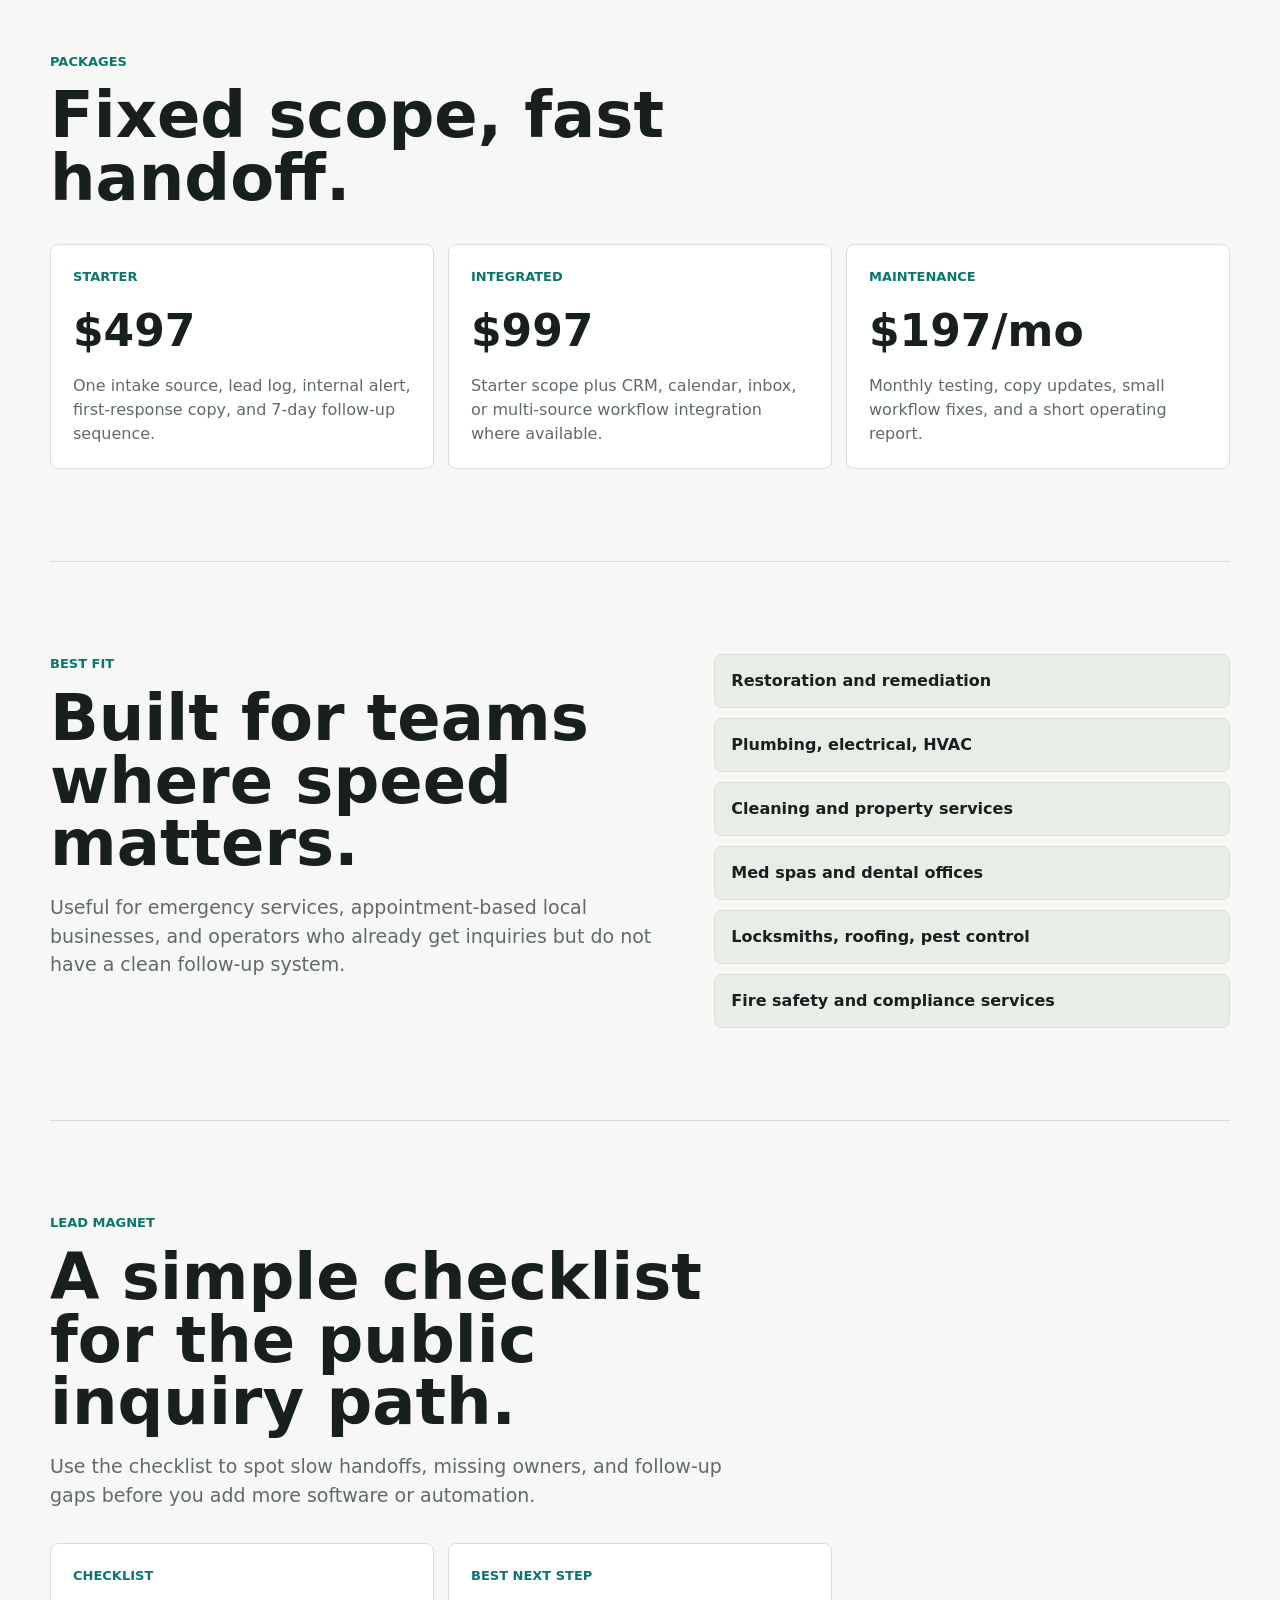
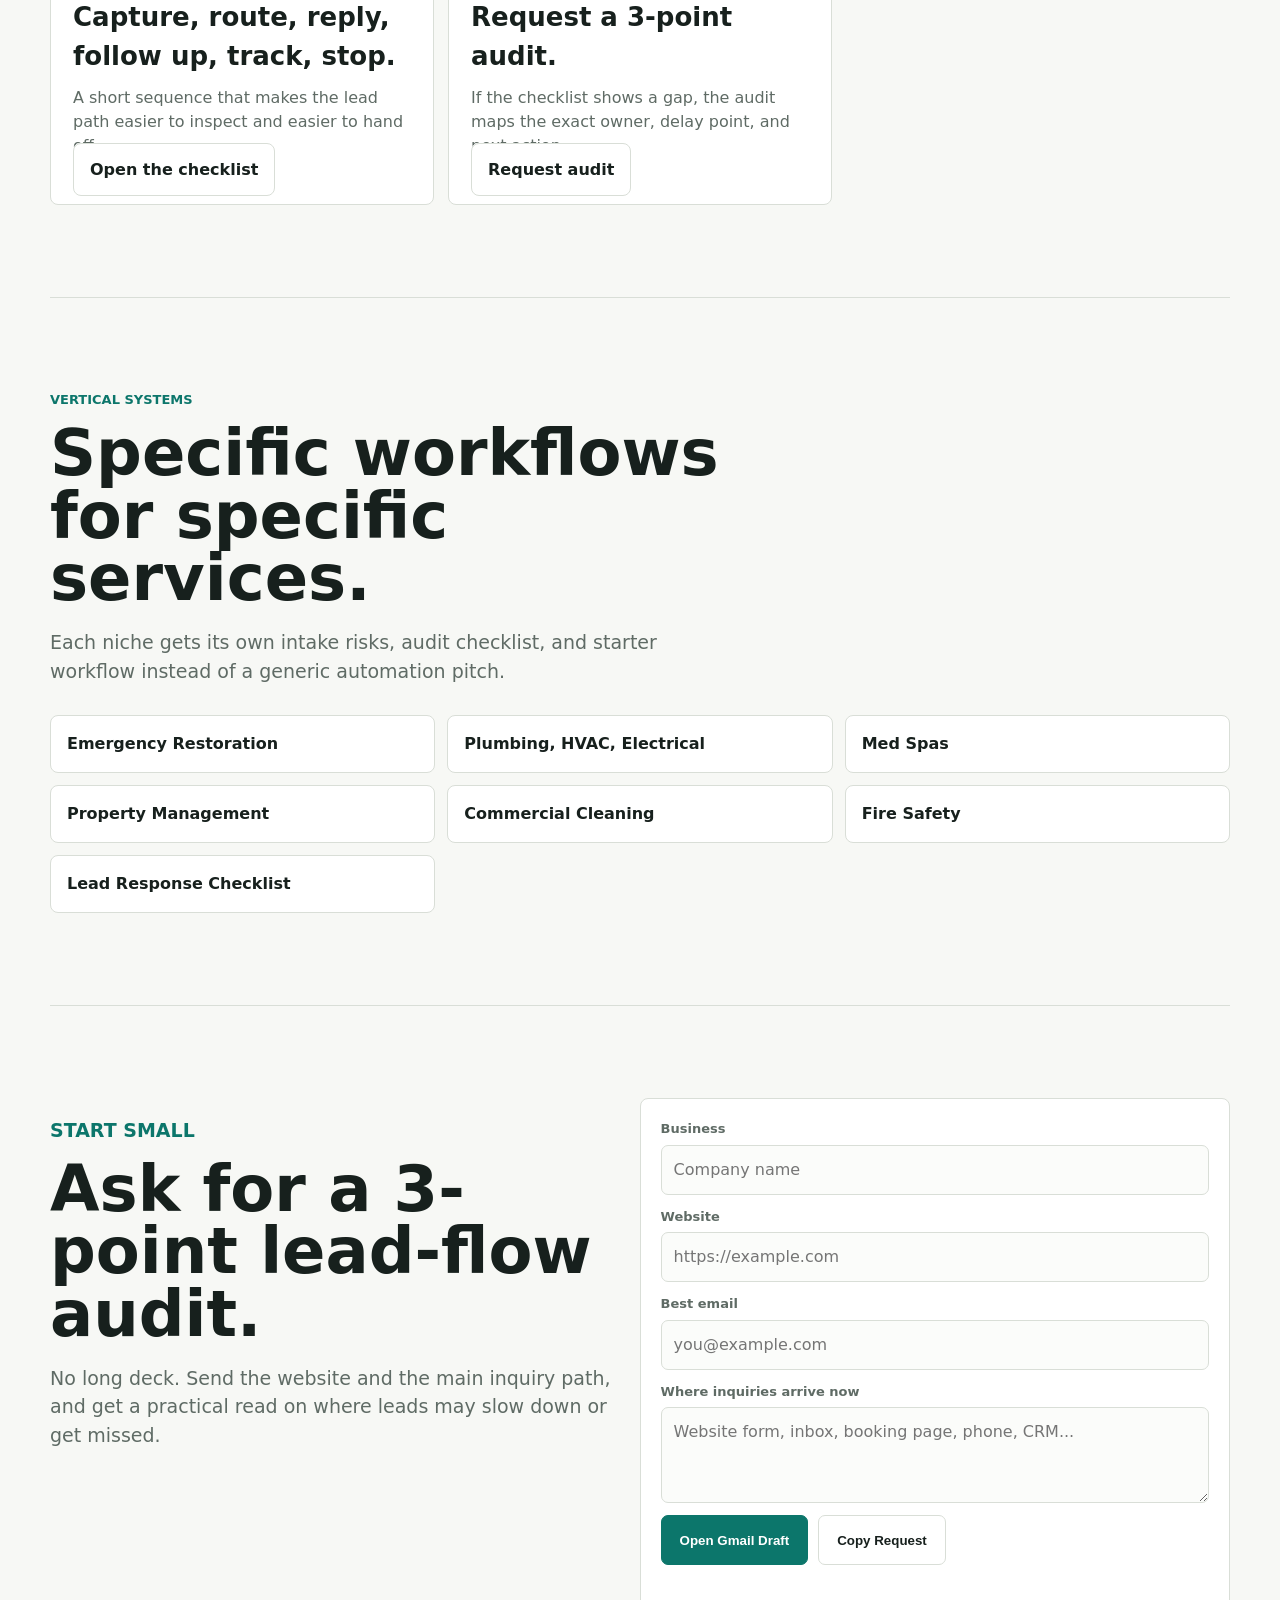
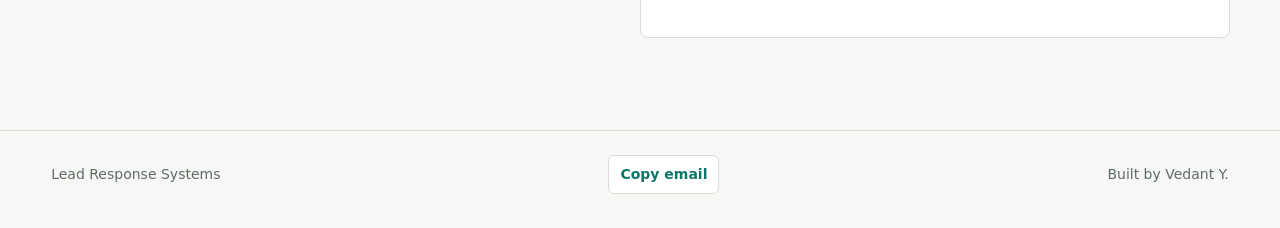
==== commit 981ed18c: "add lead checklist and vertical proof signals" ====
--- a/index.html
+++ b/index.html
@@ -33,6 +33,7 @@
           <div class="hero-actions">
             <a class="button primary" href="#audit-request">Request a Lead-Flow Audit</a>
             <a class="button secondary" href="#system">See the System</a>
+            <a class="button secondary" href="./lead-response-checklist.html">Open Checklist</a>
           </div>
         </div>
       </section>
@@ -126,6 +127,28 @@
         </ul>
       </section>
 
+      <section id="lead-magnet" class="section packages-section">
+        <div class="section-copy">
+          <p class="eyebrow">Lead magnet</p>
+          <h2>A simple checklist for the public inquiry path.</h2>
+          <p>Use the checklist to spot slow handoffs, missing owners, and follow-up gaps before you add more software or automation.</p>
+        </div>
+        <div class="packages compact">
+          <article>
+            <p class="package-label">Checklist</p>
+            <h3>Capture, route, reply, follow up, track, stop.</h3>
+            <p>A short sequence that makes the lead path easier to inspect and easier to hand off.</p>
+            <a href="./lead-response-checklist.html">Open the checklist</a>
+          </article>
+          <article>
+            <p class="package-label">Best next step</p>
+            <h3>Request a 3-point audit.</h3>
+            <p>If the checklist shows a gap, the audit maps the exact owner, delay point, and next action.</p>
+            <a href="#audit-request">Request audit</a>
+          </article>
+        </div>
+      </section>
+
       <section id="verticals" class="section verticals-section">
         <div class="section-copy">
           <p class="eyebrow">Vertical systems</p>
@@ -139,6 +162,7 @@
           <a href="./verticals/property-management.html">Property Management</a>
           <a href="./verticals/commercial-cleaning.html">Commercial Cleaning</a>
           <a href="./verticals/fire-safety-compliance.html">Fire Safety</a>
+          <a href="./lead-response-checklist.html">Lead Response Checklist</a>
         </div>
       </section>
 
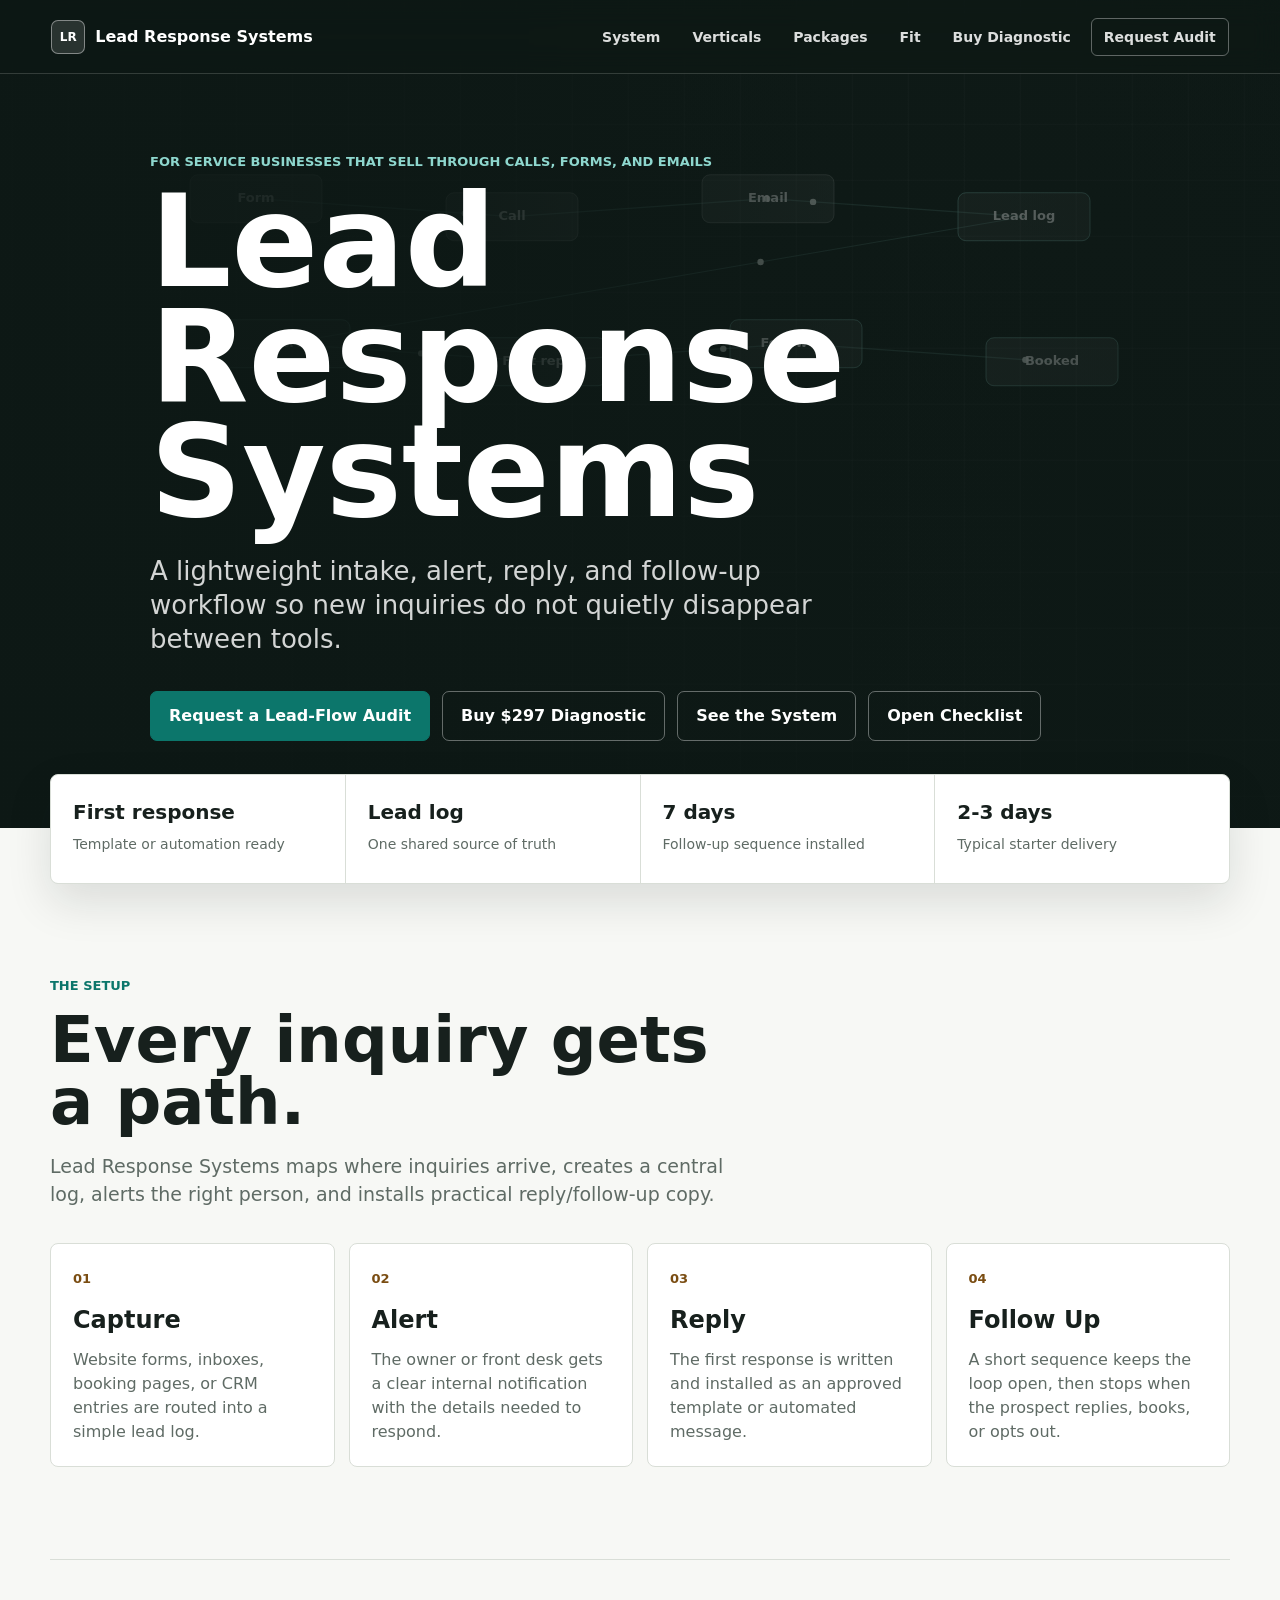
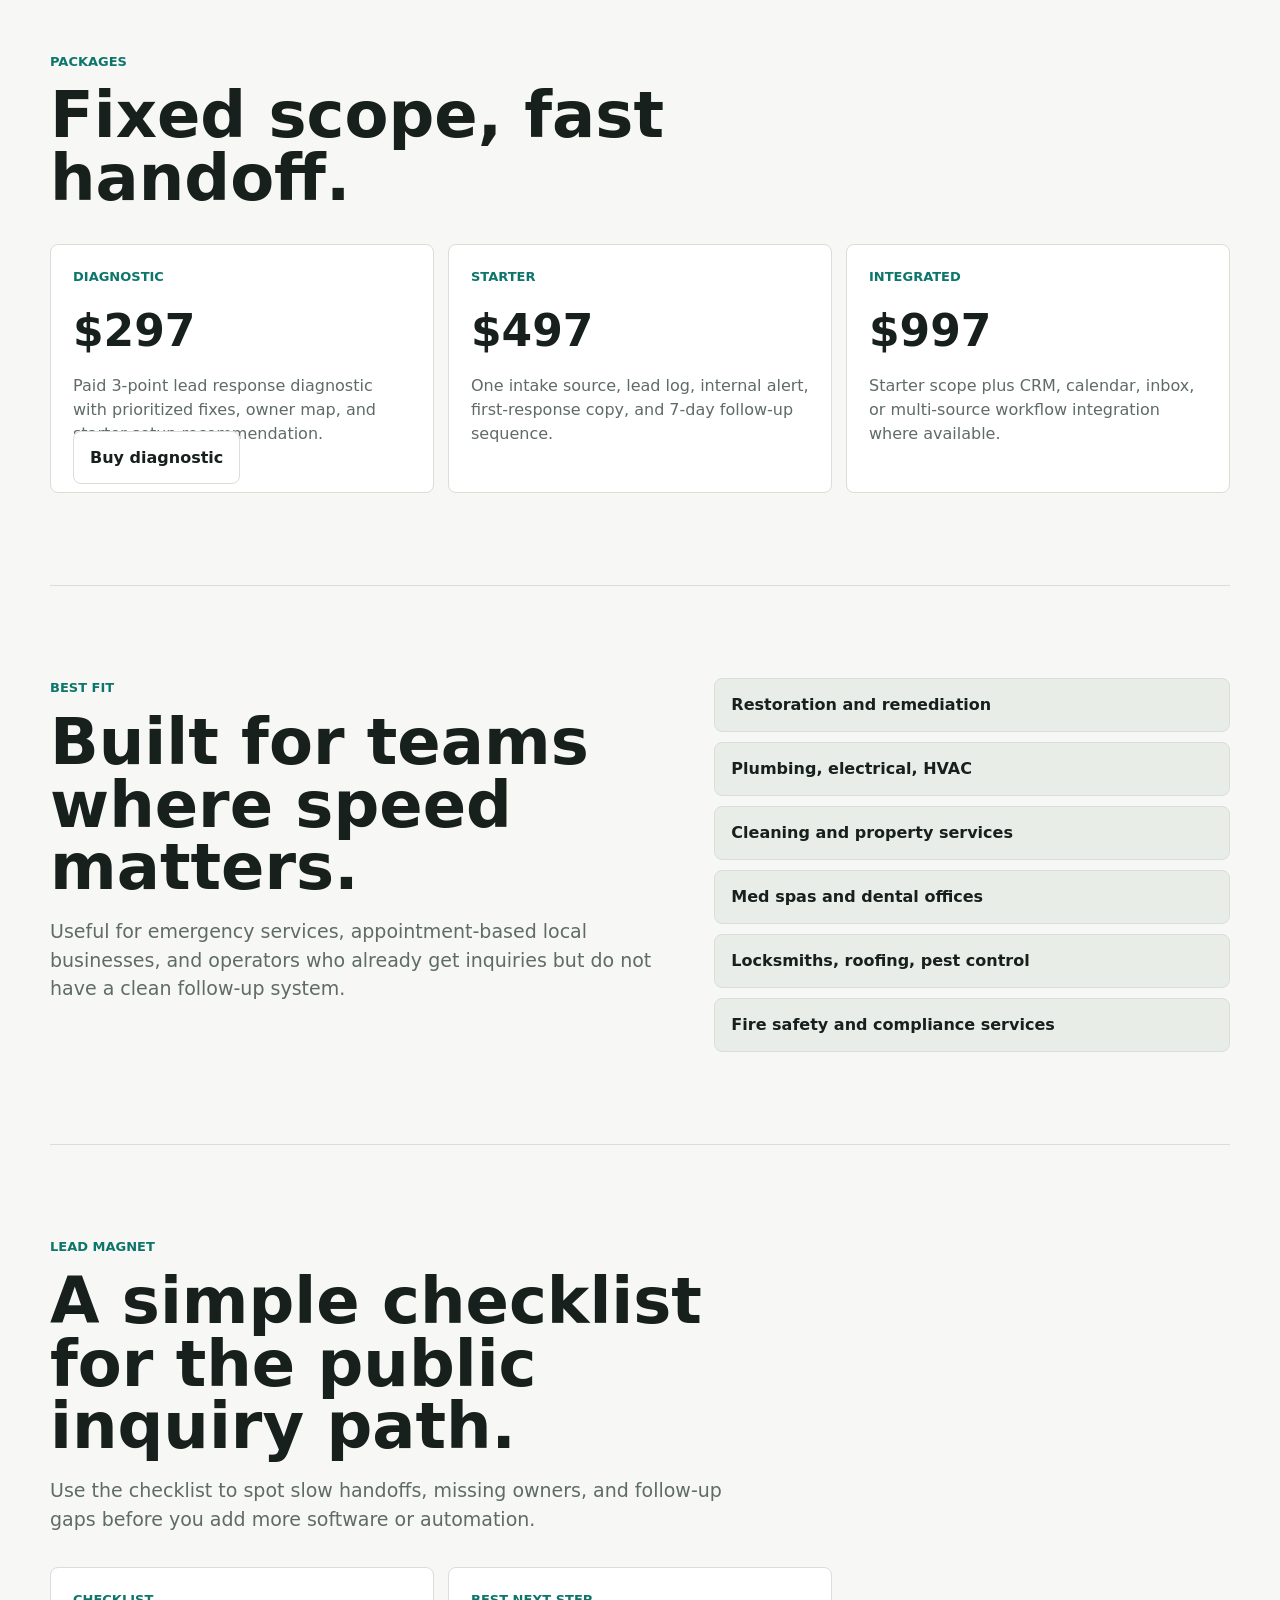
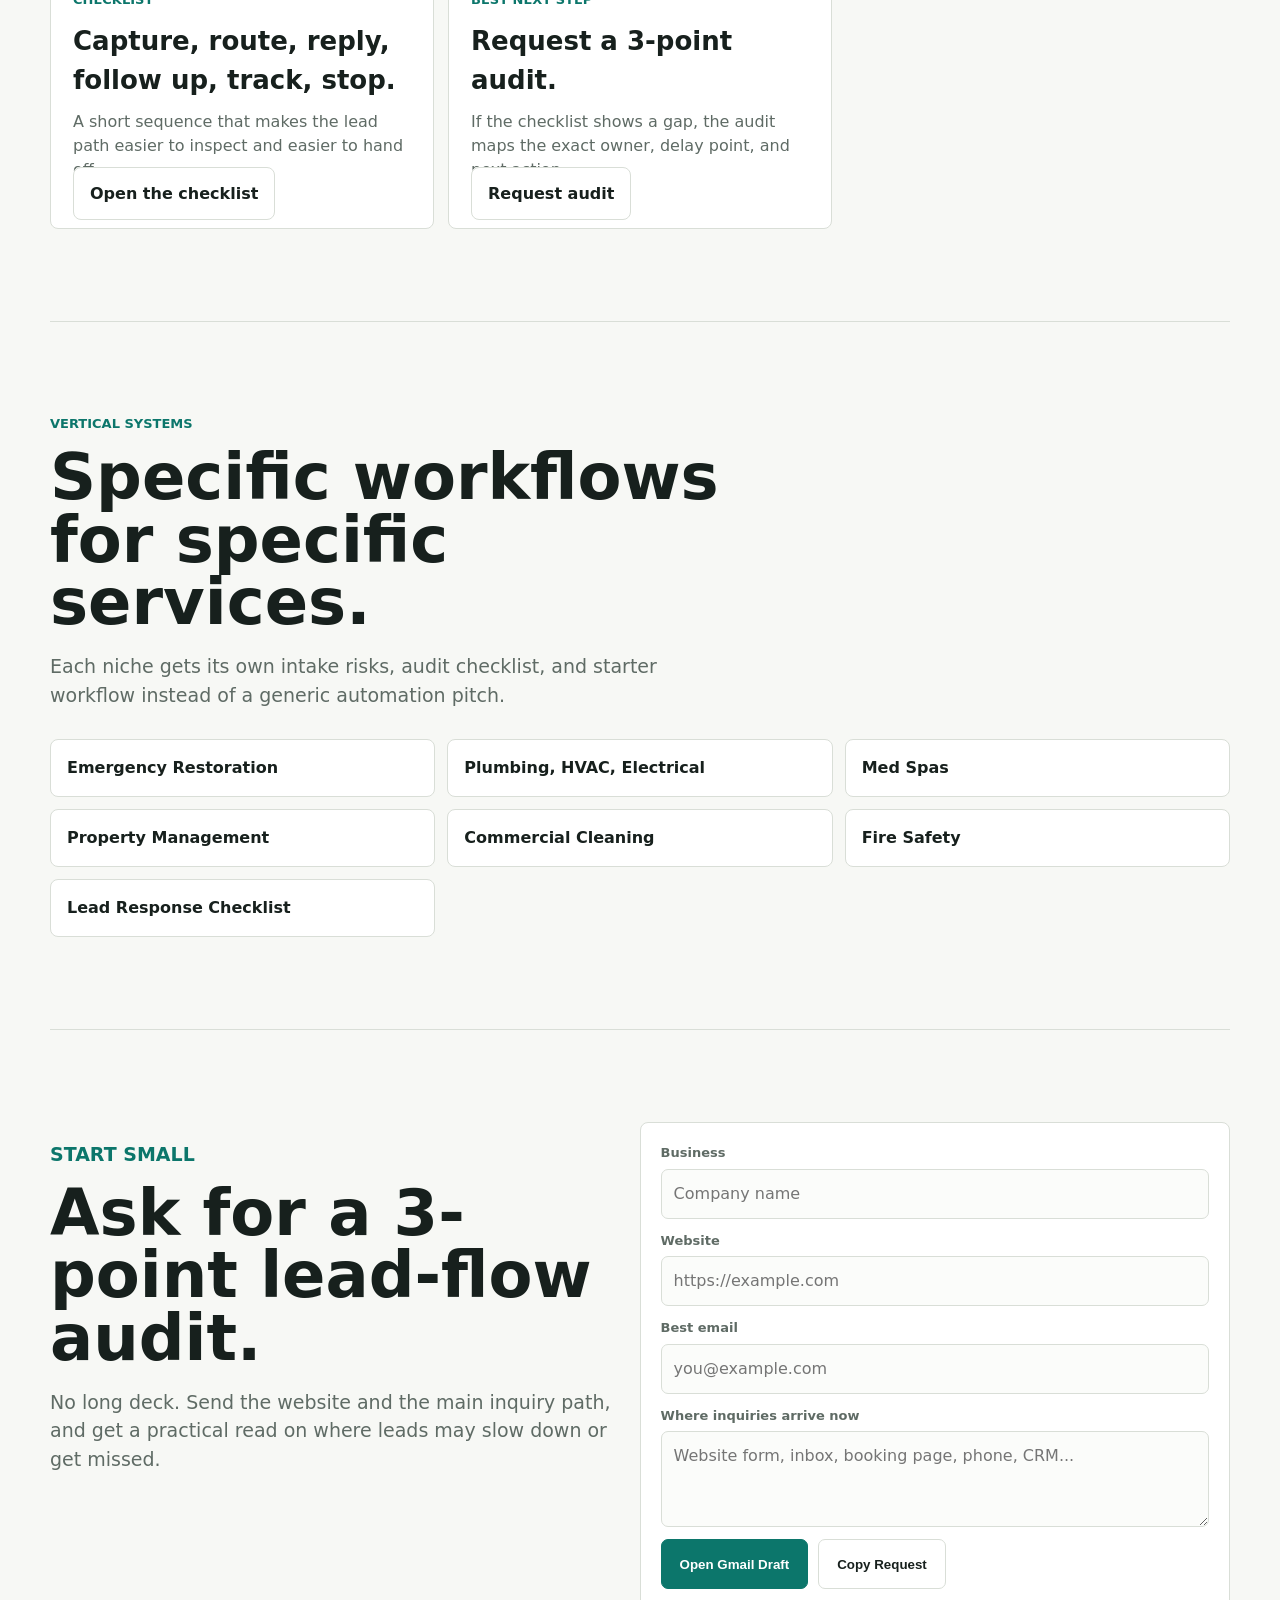
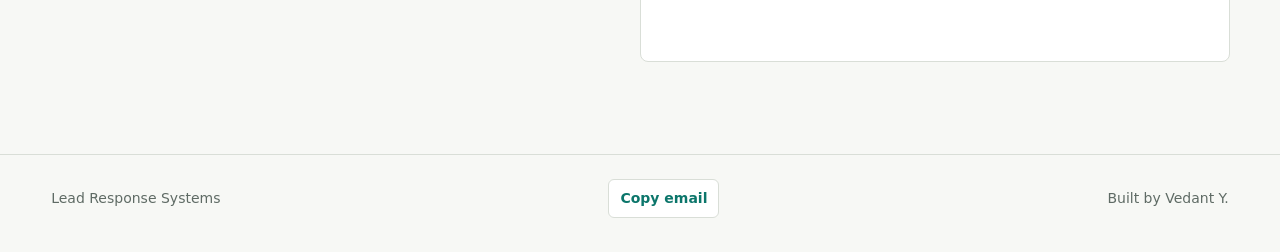
==== commit 5a139c82: "add paid diagnostic page" ====
--- a/index.html
+++ b/index.html
@@ -18,6 +18,7 @@
         <a href="#verticals">Verticals</a>
         <a href="#packages">Packages</a>
         <a href="#fit">Fit</a>
+        <a href="./paid-diagnostic.html">Buy Diagnostic</a>
         <a class="nav-action" href="#audit-request">Request Audit</a>
       </nav>
     </header>
@@ -32,6 +33,7 @@
           <p class="hero-copy">A lightweight intake, alert, reply, and follow-up workflow so new inquiries do not quietly disappear between tools.</p>
           <div class="hero-actions">
             <a class="button primary" href="#audit-request">Request a Lead-Flow Audit</a>
+            <a class="button secondary" href="./paid-diagnostic.html">Buy $297 Diagnostic</a>
             <a class="button secondary" href="#system">See the System</a>
             <a class="button secondary" href="./lead-response-checklist.html">Open Checklist</a>
           </div>
@@ -94,6 +96,12 @@
         </div>
         <div class="packages">
           <article>
+            <p class="package-label">Diagnostic</p>
+            <h3>$297</h3>
+            <p>Paid 3-point lead response diagnostic with prioritized fixes, owner map, and starter setup recommendation.</p>
+            <a href="./paid-diagnostic.html">Buy diagnostic</a>
+          </article>
+          <article>
             <p class="package-label">Starter</p>
             <h3>$497</h3>
             <p>One intake source, lead log, internal alert, first-response copy, and 7-day follow-up sequence.</p>
@@ -102,11 +110,6 @@
             <p class="package-label">Integrated</p>
             <h3>$997</h3>
             <p>Starter scope plus CRM, calendar, inbox, or multi-source workflow integration where available.</p>
-          </article>
-          <article>
-            <p class="package-label">Maintenance</p>
-            <h3>$197/mo</h3>
-            <p>Monthly testing, copy updates, small workflow fixes, and a short operating report.</p>
           </article>
         </div>
       </section>
--- a/styles.css
+++ b/styles.css
@@ -455,6 +455,7 @@
 }
 
 .audit-form input,
+.audit-form select,
 .audit-form textarea {
   width: 100%;
   border: 1px solid var(--line);
@@ -465,6 +466,10 @@
   padding: 12px;
 }
 
+.audit-form select {
+  min-height: 49px;
+}
+
 .audit-form textarea {
   min-height: 96px;
   resize: vertical;
@@ -485,6 +490,28 @@
   color: var(--accent);
   font-size: 13px;
   font-weight: 800;
+}
+
+.offer-hero {
+  min-height: 74vh;
+}
+
+.offer-strip {
+  margin-top: -42px;
+}
+
+.mini-proof {
+  display: grid;
+  gap: 8px;
+  margin-top: 22px;
+  color: var(--muted);
+  font-size: 14px;
+  font-weight: 800;
+}
+
+.mini-proof span {
+  border-left: 3px solid var(--accent);
+  padding-left: 12px;
 }
 
 footer {
